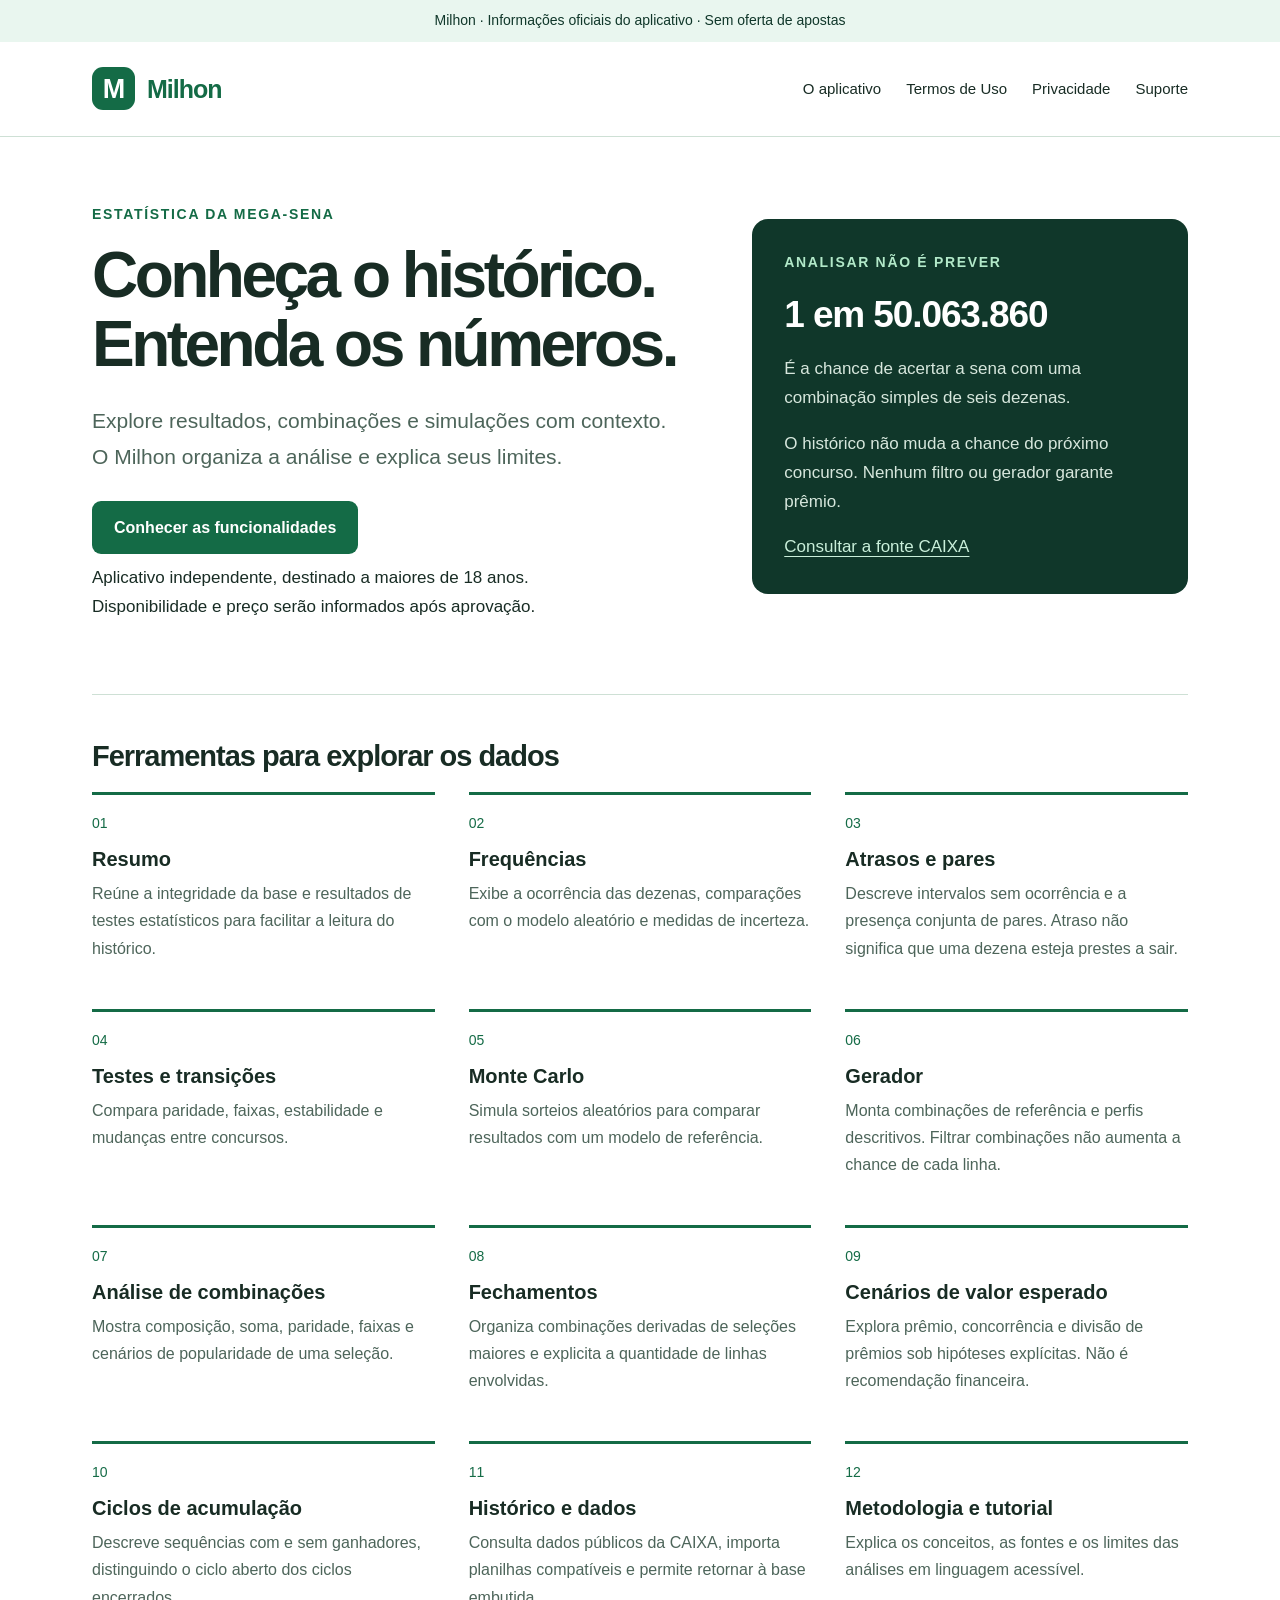
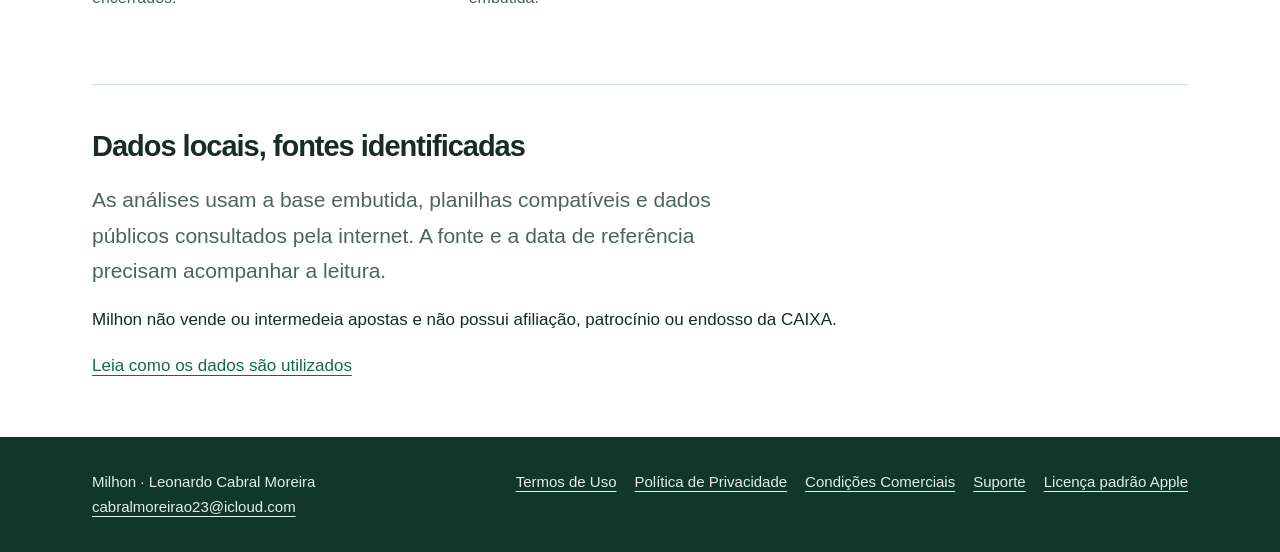
==== index.html @ 652cfad2 "site: publica informacoes e politicas aprovadas do Milhon" ====
<!doctype html><html lang="pt-BR"><head><meta name="referrer" content="strict-origin-when-cross-origin"><meta charset="utf-8"><meta name="viewport" content="width=device-width,initial-scale=1"><title>O aplicativo | Milhon</title><meta name="description" content="Milhon: análise estatística descritiva de loteria, com fontes e limites explícitos."><link rel="icon" href='data:image/svg+xml,%3Csvg xmlns="http://www.w3.org/2000/svg" viewBox="0 0 32 32"%3E%3Crect width="32" height="32" rx="7" fill="%23146b46"/%3E%3Ctext x="16" y="24" text-anchor="middle" font-family="Arial" font-size="24" fill="white"%3EM%3C/text%3E%3C/svg%3E'><link rel="stylesheet" href="style.css"></head><body><div class="review">Milhon · Informações oficiais do aplicativo · Sem oferta de apostas</div><header><div class="wrap bar"><a class="brand" href="index.html"><span class="monogram" aria-hidden="true">M</span>Milhon</a><nav aria-label="Navegação principal"><a href="index.html">O aplicativo</a><a href="termos.html">Termos de Uso</a><a href="privacidade.html">Privacidade</a><a href="suporte.html">Suporte</a></nav></div></header><main class="wrap"><div class="hero"><div><div class="eyebrow">Estatística da Mega-Sena</div><h1>Conheça o histórico.<br>Entenda os números.</h1><p class="lead">Explore resultados, combinações e simulações com contexto. O Milhon organiza a análise e explica seus limites.</p><a class="button" href="#funcionalidades">Conhecer as funcionalidades</a><p>Aplicativo independente, destinado a maiores de 18 anos.<br>Disponibilidade e preço serão informados após aprovação.</p></div><aside class="principle" aria-label="Limites da análise"><div class="eyebrow">Analisar não é prever</div><div class="odds">1 em 50.063.860</div><p>É a chance de acertar a sena com uma combinação simples de seis dezenas.</p><p>O histórico não muda a chance do próximo concurso. Nenhum filtro ou gerador garante prêmio.</p><a href="https://loterias.caixa.gov.br/Paginas/mega-sena.aspx" style="color:#c9efda">Consultar a fonte CAIXA</a></aside></div><section class="section" id="funcionalidades"><h2>Ferramentas para explorar os dados</h2><div class="grid"><article class="feature"><div class="number">01</div><h3>Resumo</h3><p>Reúne a integridade da base e resultados de testes estatísticos para facilitar a leitura do histórico.</p></article><article class="feature"><div class="number">02</div><h3>Frequências</h3><p>Exibe a ocorrência das dezenas, comparações com o modelo aleatório e medidas de incerteza.</p></article><article class="feature"><div class="number">03</div><h3>Atrasos e pares</h3><p>Descreve intervalos sem ocorrência e a presença conjunta de pares. Atraso não significa que uma dezena esteja prestes a sair.</p></article><article class="feature"><div class="number">04</div><h3>Testes e transições</h3><p>Compara paridade, faixas, estabilidade e mudanças entre concursos.</p></article><article class="feature"><div class="number">05</div><h3>Monte Carlo</h3><p>Simula sorteios aleatórios para comparar resultados com um modelo de referência.</p></article><article class="feature"><div class="number">06</div><h3>Gerador</h3><p>Monta combinações de referência e perfis descritivos. Filtrar combinações não aumenta a chance de cada linha.</p></article><article class="feature"><div class="number">07</div><h3>Análise de combinações</h3><p>Mostra composição, soma, paridade, faixas e cenários de popularidade de uma seleção.</p></article><article class="feature"><div class="number">08</div><h3>Fechamentos</h3><p>Organiza combinações derivadas de seleções maiores e explicita a quantidade de linhas envolvidas.</p></article><article class="feature"><div class="number">09</div><h3>Cenários de valor esperado</h3><p>Explora prêmio, concorrência e divisão de prêmios sob hipóteses explícitas. Não é recomendação financeira.</p></article><article class="feature"><div class="number">10</div><h3>Ciclos de acumulação</h3><p>Descreve sequências com e sem ganhadores, distinguindo o ciclo aberto dos ciclos encerrados.</p></article><article class="feature"><div class="number">11</div><h3>Histórico e dados</h3><p>Consulta dados públicos da CAIXA, importa planilhas compatíveis e permite retornar à base embutida.</p></article><article class="feature"><div class="number">12</div><h3>Metodologia e tutorial</h3><p>Explica os conceitos, as fontes e os limites das análises em linguagem acessível.</p></article></div></section><section class="section"><h2>Dados locais, fontes identificadas</h2><p class="lead">As análises usam a base embutida, planilhas compatíveis e dados públicos consultados pela internet. A fonte e a data de referência precisam acompanhar a leitura.</p><p>Milhon não vende ou intermedeia apostas e não possui afiliação, patrocínio ou endosso da CAIXA.</p><a href="privacidade.html">Leia como os dados são utilizados</a></section></main><footer><div class="wrap"><div>Milhon · Leonardo Cabral Moreira<br><a href="mailto:cabralmoreirao23@icloud.com">cabralmoreirao23@icloud.com</a></div><nav aria-label="Informações legais"><a href="termos.html">Termos de Uso</a><a href="privacidade.html">Política de Privacidade</a><a href="comercial.html">Condições Comerciais</a><a href="suporte.html">Suporte</a><a href="https://www.apple.com/legal/internet-services/itunes/dev/stdeula/">Licença padrão Apple</a></nav></div></footer></body></html>
---- style.css ----
:root{--green:#146b46;--deep:#10372a;--mint:#e9f6ef;--paper:#fff;--ink:#182c24;--muted:#4d655a;--line:#cee0d5;--gold:#765919}
*{box-sizing:border-box}html{scroll-behavior:smooth}body{margin:0;background:var(--paper);color:var(--ink);font-family:-apple-system,BlinkMacSystemFont,'Segoe UI',sans-serif;font-size:17px;line-height:1.7}
a{color:var(--green);text-underline-offset:4px}a:focus-visible,button:focus-visible{outline:3px solid #93691b;outline-offset:5px}header{border-bottom:1px solid var(--line)}.wrap{max-width:1160px;margin:auto;padding:0 32px}.bar{display:flex;align-items:center;justify-content:space-between;gap:24px;min-height:94px}.brand{font-size:25px;font-weight:700;display:flex;align-items:center;gap:12px;text-decoration:none;letter-spacing:-.04em}.monogram{width:43px;height:43px;border-radius:11px;background:var(--green);color:white;display:grid;place-items:center;font-size:27px;font-weight:650}.bar nav{display:flex;gap:25px;flex-wrap:wrap}.bar nav a{font-size:15px;text-decoration:none;color:var(--ink)}.review{background:var(--mint);font-size:14px;color:var(--deep);padding:9px 32px;text-align:center}.hero{padding:66px 0 55px;display:grid;grid-template-columns:1.35fr 1fr;gap:72px;align-items:start}.eyebrow{text-transform:uppercase;letter-spacing:.12em;font-size:14px;color:var(--green);font-weight:650}h1{font-size:clamp(36px,5vw,66px);line-height:1.08;letter-spacing:-.055em;margin:14px 0 24px;font-weight:680;max-width:840px}h2{font-size:29px;line-height:1.25;letter-spacing:-.035em;margin:0 0 18px}h3{font-size:20px;line-height:1.3;margin:0 0 8px}p{margin:0 0 17px}.lead{font-size:21px;color:var(--muted);max-width:640px}.button{display:inline-block;text-decoration:none;background:var(--green);color:white;padding:13px 22px;border-radius:9px;font-size:16px;font-weight:600;margin:10px 0}.principle{background:var(--deep);color:white;border-radius:16px;padding:32px;margin-top:16px}.principle .eyebrow{color:#b2e9c9}.principle p{color:#d7e7dd}.odds{font-size:37px;font-weight:650;line-height:1.2;letter-spacing:-.03em;margin:18px 0}.section{padding:43px 0 56px;border-top:1px solid var(--line)}.grid{display:grid;grid-template-columns:repeat(3,1fr);gap:30px 34px}.feature{border-top:3px solid var(--green);padding-top:17px}.feature p{font-size:16px;color:var(--muted)}.number{font-variant-numeric:tabular-nums;color:var(--green);font-size:14px;margin-bottom:10px}.legal{max-width:850px;margin:auto;padding:54px 32px 65px}.legal h1{font-size:46px;margin-bottom:18px}.legal .meta{font-size:15px;color:var(--muted);margin-bottom:35px}.legal section{padding:21px 24px;margin:16px -24px;border-radius:12px}.legal section:nth-of-type(3n+1){background:#f0f7f3}.legal section:nth-of-type(3n+2){background:#fff}.legal section:nth-of-type(3n){background:#e8f3ee}.legal h2{font-size:23px}.legal p{line-height:1.8;margin:0;overflow-wrap:anywhere}.toc{display:flex;flex-wrap:wrap;gap:7px 20px;margin:24px 0 28px;font-size:15px}.legal .extra{padding:24px 0;margin-top:20px;border-top:1px solid var(--line);font-size:16px}.support{max-width:820px;margin:auto;padding:55px 32px}.support h1{font-size:46px}.support .grid{grid-template-columns:1fr 1fr;gap:28px;margin-top:32px}.support .feature{padding:24px;background:var(--mint);border-radius:10px;border:1px solid var(--line)}footer{background:var(--deep);color:#e3eee7;padding:32px 0;font-size:15px}footer .wrap{display:flex;flex-wrap:wrap;justify-content:space-between;gap:20px}footer a{color:#e3eee7}footer nav{display:flex;gap:18px;flex-wrap:wrap}.media .grid{grid-template-columns:repeat(3,1fr);gap:26px}.screen-model{aspect-ratio:1290/2796;background:#e9f6ef;padding:34px 23px;display:flex;flex-direction:column;border-radius:14px;border:1px solid var(--line);position:relative}.screen-model .eyebrow{font-size:12px}.screen-model h2{font-size:29px;margin:14px 0 10px}.screen-model p{font-size:14px;line-height:1.6}.capture-slot{flex:1;margin-top:20px;background:white;border:2px dashed #98b5a4;border-radius:18px;display:grid;place-items:center;text-align:center;color:var(--muted);font-size:15px;padding:20px}.model-note{margin-top:20px;font-size:12px!important}.screen-model [data-name]{font-size:16px;font-weight:600}.media{padding:50px 0}.media h1{font-size:46px}.no-print{display:block}
@media(max-width:760px){.wrap{padding:0 22px}.bar{align-items:flex-start;flex-direction:column;gap:12px;padding-top:18px;padding-bottom:18px}.bar nav{gap:12px 21px}.hero{grid-template-columns:1fr;gap:20px;padding:38px 0}.grid,.media .grid{grid-template-columns:1fr 1fr;gap:24px}.legal,.support{padding:36px 23px}.legal h1,.support h1,.media h1{font-size:37px}.legal section{margin:14px -6px;padding:19px 15px}.support .grid{grid-template-columns:1fr}.screen-model{padding:26px 18px}.screen-model h2{font-size:24px}.odds{font-size:33px}.lead{font-size:19px}}
@media(max-width:480px){.grid,.media .grid{grid-template-columns:1fr}.screen-model{max-width:330px;margin:auto;width:100%}footer .wrap{display:block}footer nav{margin-top:20px}.review{padding:8px 18px}h1{font-size:41px}}
@media print{header,.review,footer,.toc,.no-print{display:none}body{font-size:11pt;color:#111}.legal{max-width:none;padding:0}.legal h1{font-size:27pt}.legal section{padding:9px 0;margin:0;background:none!important;break-inside:avoid}.legal h2{font-size:14pt}.legal .extra{font-size:10pt}}
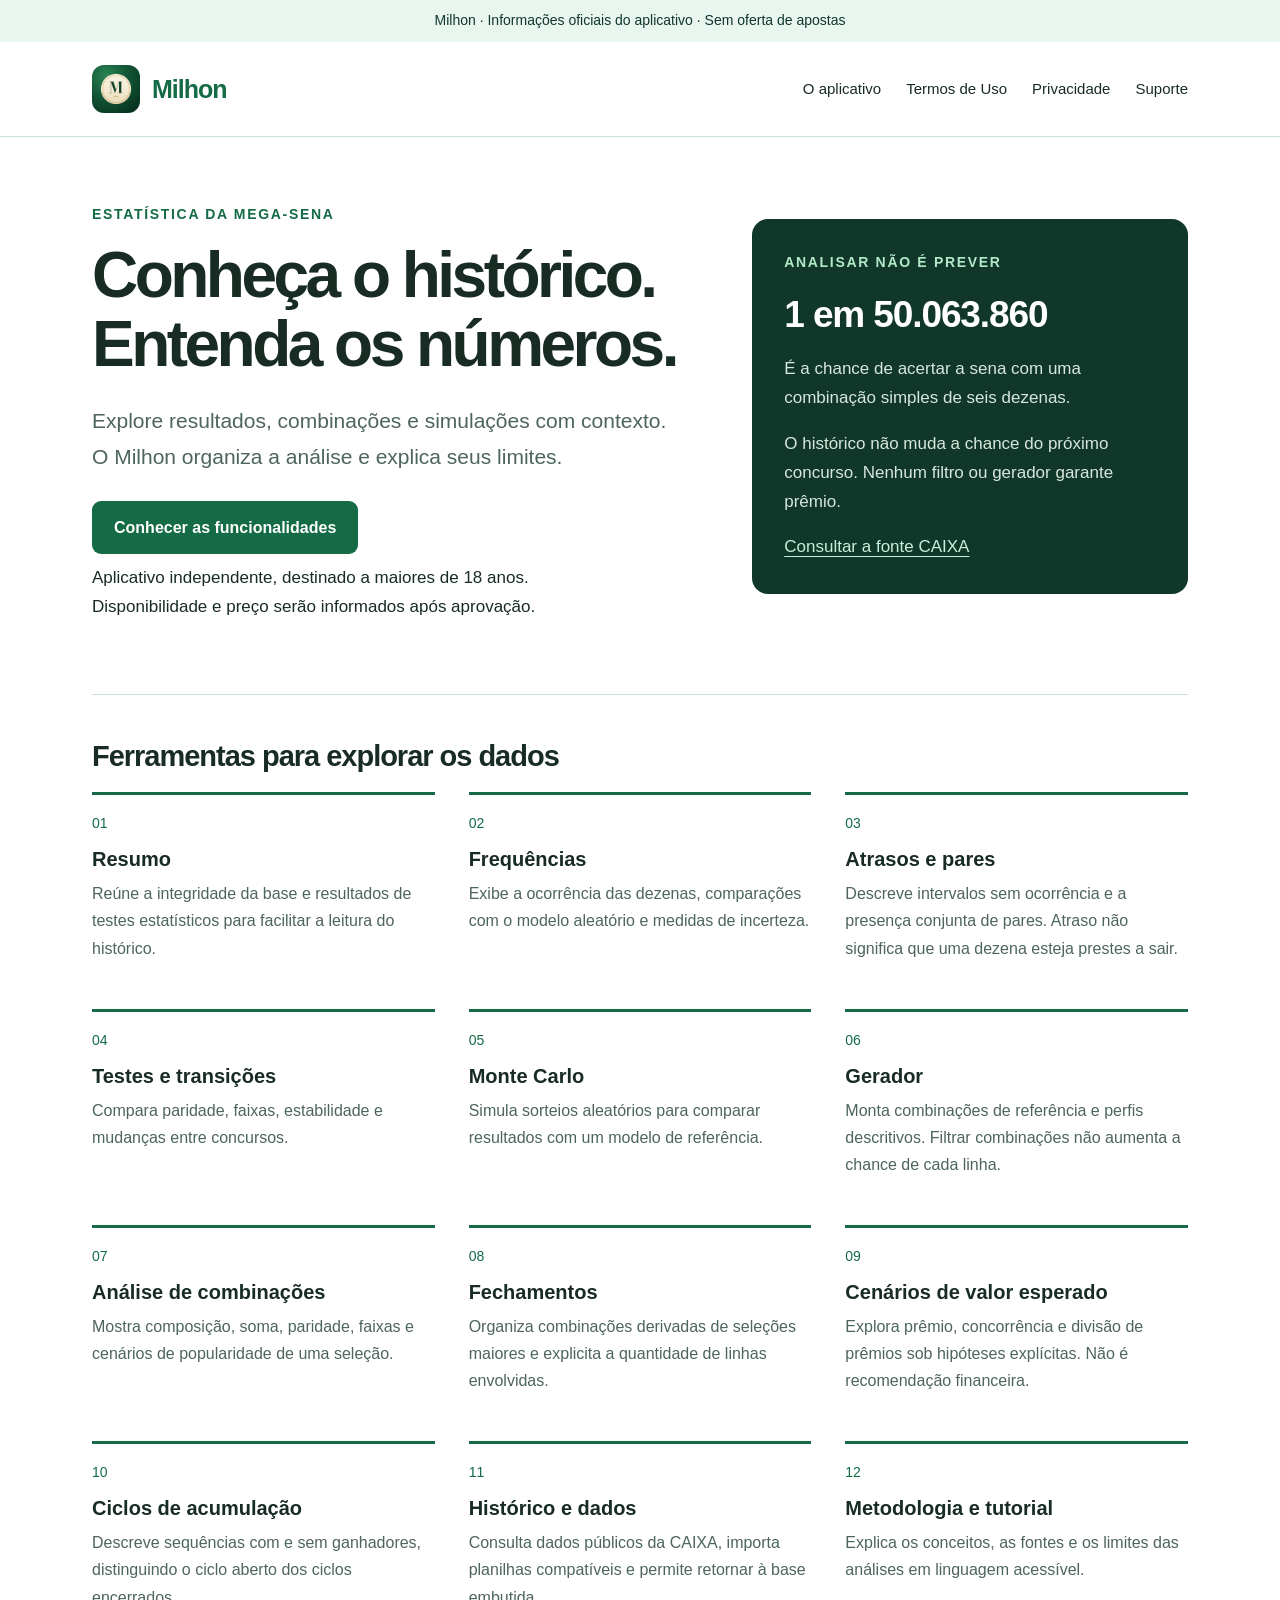
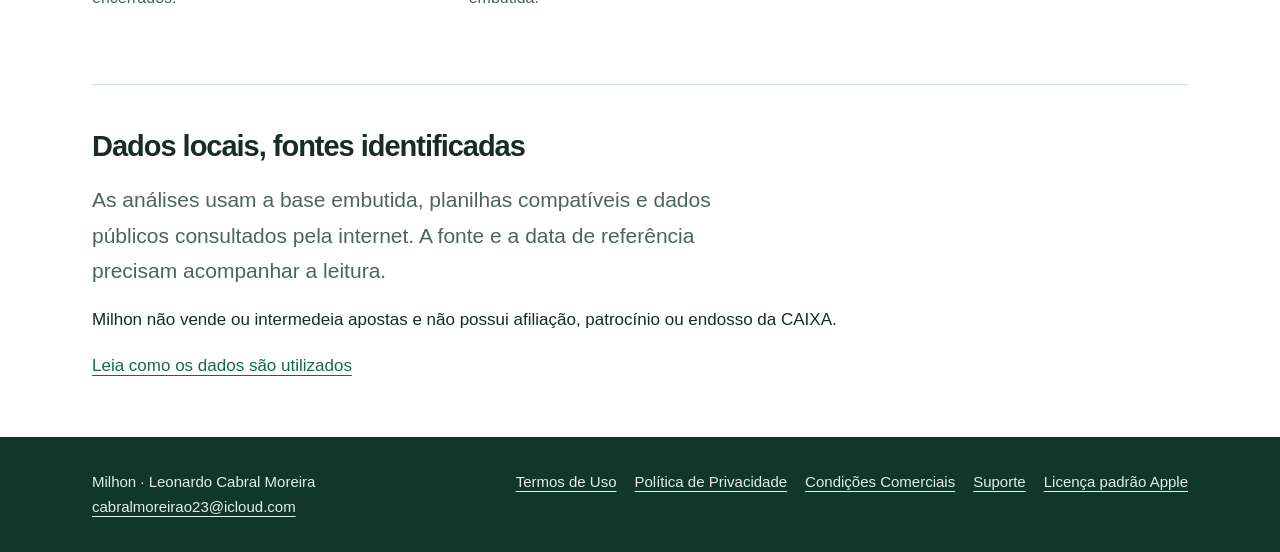
==== commit 485686eb: "site: harmoniza marca e orienta suporte sobre compras Apple" ====
--- a/index.html
+++ b/index.html
@@ -1 +1 @@
-<!doctype html><html lang="pt-BR"><head><meta name="referrer" content="strict-origin-when-cross-origin"><meta charset="utf-8"><meta name="viewport" content="width=device-width,initial-scale=1"><title>O aplicativo | Milhon</title><meta name="description" content="Milhon: análise estatística descritiva de loteria, com fontes e limites explícitos."><link rel="icon" href='data:image/svg+xml,%3Csvg xmlns="http://www.w3.org/2000/svg" viewBox="0 0 32 32"%3E%3Crect width="32" height="32" rx="7" fill="%23146b46"/%3E%3Ctext x="16" y="24" text-anchor="middle" font-family="Arial" font-size="24" fill="white"%3EM%3C/text%3E%3C/svg%3E'><link rel="stylesheet" href="style.css"></head><body><div class="review">Milhon · Informações oficiais do aplicativo · Sem oferta de apostas</div><header><div class="wrap bar"><a class="brand" href="index.html"><span class="monogram" aria-hidden="true">M</span>Milhon</a><nav aria-label="Navegação principal"><a href="index.html">O aplicativo</a><a href="termos.html">Termos de Uso</a><a href="privacidade.html">Privacidade</a><a href="suporte.html">Suporte</a></nav></div></header><main class="wrap"><div class="hero"><div><div class="eyebrow">Estatística da Mega-Sena</div><h1>Conheça o histórico.<br>Entenda os números.</h1><p class="lead">Explore resultados, combinações e simulações com contexto. O Milhon organiza a análise e explica seus limites.</p><a class="button" href="#funcionalidades">Conhecer as funcionalidades</a><p>Aplicativo independente, destinado a maiores de 18 anos.<br>Disponibilidade e preço serão informados após aprovação.</p></div><aside class="principle" aria-label="Limites da análise"><div class="eyebrow">Analisar não é prever</div><div class="odds">1 em 50.063.860</div><p>É a chance de acertar a sena com uma combinação simples de seis dezenas.</p><p>O histórico não muda a chance do próximo concurso. Nenhum filtro ou gerador garante prêmio.</p><a href="https://loterias.caixa.gov.br/Paginas/mega-sena.aspx" style="color:#c9efda">Consultar a fonte CAIXA</a></aside></div><section class="section" id="funcionalidades"><h2>Ferramentas para explorar os dados</h2><div class="grid"><article class="feature"><div class="number">01</div><h3>Resumo</h3><p>Reúne a integridade da base e resultados de testes estatísticos para facilitar a leitura do histórico.</p></article><article class="feature"><div class="number">02</div><h3>Frequências</h3><p>Exibe a ocorrência das dezenas, comparações com o modelo aleatório e medidas de incerteza.</p></article><article class="feature"><div class="number">03</div><h3>Atrasos e pares</h3><p>Descreve intervalos sem ocorrência e a presença conjunta de pares. Atraso não significa que uma dezena esteja prestes a sair.</p></article><article class="feature"><div class="number">04</div><h3>Testes e transições</h3><p>Compara paridade, faixas, estabilidade e mudanças entre concursos.</p></article><article class="feature"><div class="number">05</div><h3>Monte Carlo</h3><p>Simula sorteios aleatórios para comparar resultados com um modelo de referência.</p></article><article class="feature"><div class="number">06</div><h3>Gerador</h3><p>Monta combinações de referência e perfis descritivos. Filtrar combinações não aumenta a chance de cada linha.</p></article><article class="feature"><div class="number">07</div><h3>Análise de combinações</h3><p>Mostra composição, soma, paridade, faixas e cenários de popularidade de uma seleção.</p></article><article class="feature"><div class="number">08</div><h3>Fechamentos</h3><p>Organiza combinações derivadas de seleções maiores e explicita a quantidade de linhas envolvidas.</p></article><article class="feature"><div class="number">09</div><h3>Cenários de valor esperado</h3><p>Explora prêmio, concorrência e divisão de prêmios sob hipóteses explícitas. Não é recomendação financeira.</p></article><article class="feature"><div class="number">10</div><h3>Ciclos de acumulação</h3><p>Descreve sequências com e sem ganhadores, distinguindo o ciclo aberto dos ciclos encerrados.</p></article><article class="feature"><div class="number">11</div><h3>Histórico e dados</h3><p>Consulta dados públicos da CAIXA, importa planilhas compatíveis e permite retornar à base embutida.</p></article><article class="feature"><div class="number">12</div><h3>Metodologia e tutorial</h3><p>Explica os conceitos, as fontes e os limites das análises em linguagem acessível.</p></article></div></section><section class="section"><h2>Dados locais, fontes identificadas</h2><p class="lead">As análises usam a base embutida, planilhas compatíveis e dados públicos consultados pela internet. A fonte e a data de referência precisam acompanhar a leitura.</p><p>Milhon não vende ou intermedeia apostas e não possui afiliação, patrocínio ou endosso da CAIXA.</p><a href="privacidade.html">Leia como os dados são utilizados</a></section></main><footer><div class="wrap"><div>Milhon · Leonardo Cabral Moreira<br><a href="mailto:cabralmoreirao23@icloud.com">cabralmoreirao23@icloud.com</a></div><nav aria-label="Informações legais"><a href="termos.html">Termos de Uso</a><a href="privacidade.html">Política de Privacidade</a><a href="comercial.html">Condições Comerciais</a><a href="suporte.html">Suporte</a><a href="https://www.apple.com/legal/internet-services/itunes/dev/stdeula/">Licença padrão Apple</a></nav></div></footer></body></html>+<!doctype html><html lang="pt-BR"><head><meta name="referrer" content="strict-origin-when-cross-origin"><meta charset="utf-8"><meta name="viewport" content="width=device-width,initial-scale=1"><title>O aplicativo | Milhon</title><meta name="description" content="Milhon: análise estatística descritiva de loteria, com fontes e limites explícitos."><link rel="icon" type="image/png" sizes="1024x1024" href="assets/icon.png"><link rel="apple-touch-icon" href="assets/icon.png"><link rel="stylesheet" href="style.css"></head><body><div class="review">Milhon · Informações oficiais do aplicativo · Sem oferta de apostas</div><header><div class="wrap bar"><a class="brand" href="index.html"><img class="brand-icon" src="assets/icon.png" width="48" height="48" alt="" decoding="async">Milhon</a><nav aria-label="Navegação principal"><a href="index.html">O aplicativo</a><a href="termos.html">Termos de Uso</a><a href="privacidade.html">Privacidade</a><a href="suporte.html">Suporte</a></nav></div></header><main class="wrap"><div class="hero"><div><div class="eyebrow">Estatística da Mega-Sena</div><h1>Conheça o histórico.<br>Entenda os números.</h1><p class="lead">Explore resultados, combinações e simulações com contexto. O Milhon organiza a análise e explica seus limites.</p><a class="button" href="#funcionalidades">Conhecer as funcionalidades</a><p>Aplicativo independente, destinado a maiores de 18 anos.<br>Disponibilidade e preço serão informados após aprovação.</p></div><aside class="principle" aria-label="Limites da análise"><div class="eyebrow">Analisar não é prever</div><div class="odds">1 em 50.063.860</div><p>É a chance de acertar a sena com uma combinação simples de seis dezenas.</p><p>O histórico não muda a chance do próximo concurso. Nenhum filtro ou gerador garante prêmio.</p><a href="https://loterias.caixa.gov.br/Paginas/mega-sena.aspx" style="color:#c9efda">Consultar a fonte CAIXA</a></aside></div><section class="section" id="funcionalidades"><h2>Ferramentas para explorar os dados</h2><div class="grid"><article class="feature"><div class="number">01</div><h3>Resumo</h3><p>Reúne a integridade da base e resultados de testes estatísticos para facilitar a leitura do histórico.</p></article><article class="feature"><div class="number">02</div><h3>Frequências</h3><p>Exibe a ocorrência das dezenas, comparações com o modelo aleatório e medidas de incerteza.</p></article><article class="feature"><div class="number">03</div><h3>Atrasos e pares</h3><p>Descreve intervalos sem ocorrência e a presença conjunta de pares. Atraso não significa que uma dezena esteja prestes a sair.</p></article><article class="feature"><div class="number">04</div><h3>Testes e transições</h3><p>Compara paridade, faixas, estabilidade e mudanças entre concursos.</p></article><article class="feature"><div class="number">05</div><h3>Monte Carlo</h3><p>Simula sorteios aleatórios para comparar resultados com um modelo de referência.</p></article><article class="feature"><div class="number">06</div><h3>Gerador</h3><p>Monta combinações de referência e perfis descritivos. Filtrar combinações não aumenta a chance de cada linha.</p></article><article class="feature"><div class="number">07</div><h3>Análise de combinações</h3><p>Mostra composição, soma, paridade, faixas e cenários de popularidade de uma seleção.</p></article><article class="feature"><div class="number">08</div><h3>Fechamentos</h3><p>Organiza combinações derivadas de seleções maiores e explicita a quantidade de linhas envolvidas.</p></article><article class="feature"><div class="number">09</div><h3>Cenários de valor esperado</h3><p>Explora prêmio, concorrência e divisão de prêmios sob hipóteses explícitas. Não é recomendação financeira.</p></article><article class="feature"><div class="number">10</div><h3>Ciclos de acumulação</h3><p>Descreve sequências com e sem ganhadores, distinguindo o ciclo aberto dos ciclos encerrados.</p></article><article class="feature"><div class="number">11</div><h3>Histórico e dados</h3><p>Consulta dados públicos da CAIXA, importa planilhas compatíveis e permite retornar à base embutida.</p></article><article class="feature"><div class="number">12</div><h3>Metodologia e tutorial</h3><p>Explica os conceitos, as fontes e os limites das análises em linguagem acessível.</p></article></div></section><section class="section"><h2>Dados locais, fontes identificadas</h2><p class="lead">As análises usam a base embutida, planilhas compatíveis e dados públicos consultados pela internet. A fonte e a data de referência precisam acompanhar a leitura.</p><p>Milhon não vende ou intermedeia apostas e não possui afiliação, patrocínio ou endosso da CAIXA.</p><a href="privacidade.html">Leia como os dados são utilizados</a></section></main><footer><div class="wrap"><div>Milhon · Leonardo Cabral Moreira<br><a href="mailto:cabralmoreirao23@icloud.com">cabralmoreirao23@icloud.com</a></div><nav aria-label="Informações legais"><a href="termos.html">Termos de Uso</a><a href="privacidade.html">Política de Privacidade</a><a href="comercial.html">Condições Comerciais</a><a href="suporte.html">Suporte</a><a href="https://www.apple.com/legal/internet-services/itunes/dev/stdeula/">Licença padrão Apple</a></nav></div></footer></body></html>
--- a/style.css
+++ b/style.css
@@ -1,7 +1,9 @@
 
 :root{--green:#146b46;--deep:#10372a;--mint:#e9f6ef;--paper:#fff;--ink:#182c24;--muted:#4d655a;--line:#cee0d5;--gold:#765919}
 *{box-sizing:border-box}html{scroll-behavior:smooth}body{margin:0;background:var(--paper);color:var(--ink);font-family:-apple-system,BlinkMacSystemFont,'Segoe UI',sans-serif;font-size:17px;line-height:1.7}
-a{color:var(--green);text-underline-offset:4px}a:focus-visible,button:focus-visible{outline:3px solid #93691b;outline-offset:5px}header{border-bottom:1px solid var(--line)}.wrap{max-width:1160px;margin:auto;padding:0 32px}.bar{display:flex;align-items:center;justify-content:space-between;gap:24px;min-height:94px}.brand{font-size:25px;font-weight:700;display:flex;align-items:center;gap:12px;text-decoration:none;letter-spacing:-.04em}.monogram{width:43px;height:43px;border-radius:11px;background:var(--green);color:white;display:grid;place-items:center;font-size:27px;font-weight:650}.bar nav{display:flex;gap:25px;flex-wrap:wrap}.bar nav a{font-size:15px;text-decoration:none;color:var(--ink)}.review{background:var(--mint);font-size:14px;color:var(--deep);padding:9px 32px;text-align:center}.hero{padding:66px 0 55px;display:grid;grid-template-columns:1.35fr 1fr;gap:72px;align-items:start}.eyebrow{text-transform:uppercase;letter-spacing:.12em;font-size:14px;color:var(--green);font-weight:650}h1{font-size:clamp(36px,5vw,66px);line-height:1.08;letter-spacing:-.055em;margin:14px 0 24px;font-weight:680;max-width:840px}h2{font-size:29px;line-height:1.25;letter-spacing:-.035em;margin:0 0 18px}h3{font-size:20px;line-height:1.3;margin:0 0 8px}p{margin:0 0 17px}.lead{font-size:21px;color:var(--muted);max-width:640px}.button{display:inline-block;text-decoration:none;background:var(--green);color:white;padding:13px 22px;border-radius:9px;font-size:16px;font-weight:600;margin:10px 0}.principle{background:var(--deep);color:white;border-radius:16px;padding:32px;margin-top:16px}.principle .eyebrow{color:#b2e9c9}.principle p{color:#d7e7dd}.odds{font-size:37px;font-weight:650;line-height:1.2;letter-spacing:-.03em;margin:18px 0}.section{padding:43px 0 56px;border-top:1px solid var(--line)}.grid{display:grid;grid-template-columns:repeat(3,1fr);gap:30px 34px}.feature{border-top:3px solid var(--green);padding-top:17px}.feature p{font-size:16px;color:var(--muted)}.number{font-variant-numeric:tabular-nums;color:var(--green);font-size:14px;margin-bottom:10px}.legal{max-width:850px;margin:auto;padding:54px 32px 65px}.legal h1{font-size:46px;margin-bottom:18px}.legal .meta{font-size:15px;color:var(--muted);margin-bottom:35px}.legal section{padding:21px 24px;margin:16px -24px;border-radius:12px}.legal section:nth-of-type(3n+1){background:#f0f7f3}.legal section:nth-of-type(3n+2){background:#fff}.legal section:nth-of-type(3n){background:#e8f3ee}.legal h2{font-size:23px}.legal p{line-height:1.8;margin:0;overflow-wrap:anywhere}.toc{display:flex;flex-wrap:wrap;gap:7px 20px;margin:24px 0 28px;font-size:15px}.legal .extra{padding:24px 0;margin-top:20px;border-top:1px solid var(--line);font-size:16px}.support{max-width:820px;margin:auto;padding:55px 32px}.support h1{font-size:46px}.support .grid{grid-template-columns:1fr 1fr;gap:28px;margin-top:32px}.support .feature{padding:24px;background:var(--mint);border-radius:10px;border:1px solid var(--line)}footer{background:var(--deep);color:#e3eee7;padding:32px 0;font-size:15px}footer .wrap{display:flex;flex-wrap:wrap;justify-content:space-between;gap:20px}footer a{color:#e3eee7}footer nav{display:flex;gap:18px;flex-wrap:wrap}.media .grid{grid-template-columns:repeat(3,1fr);gap:26px}.screen-model{aspect-ratio:1290/2796;background:#e9f6ef;padding:34px 23px;display:flex;flex-direction:column;border-radius:14px;border:1px solid var(--line);position:relative}.screen-model .eyebrow{font-size:12px}.screen-model h2{font-size:29px;margin:14px 0 10px}.screen-model p{font-size:14px;line-height:1.6}.capture-slot{flex:1;margin-top:20px;background:white;border:2px dashed #98b5a4;border-radius:18px;display:grid;place-items:center;text-align:center;color:var(--muted);font-size:15px;padding:20px}.model-note{margin-top:20px;font-size:12px!important}.screen-model [data-name]{font-size:16px;font-weight:600}.media{padding:50px 0}.media h1{font-size:46px}.no-print{display:block}
+a{color:var(--green);text-underline-offset:4px}a:focus-visible,button:focus-visible{outline:3px solid #93691b;outline-offset:5px}header{border-bottom:1px solid var(--line)}.wrap{max-width:1160px;margin:auto;padding:0 32px}.bar{display:flex;align-items:center;justify-content:space-between;gap:24px;min-height:94px}.brand{font-size:25px;font-weight:700;display:flex;align-items:center;gap:12px;text-decoration:none;letter-spacing:-.04em}.brand-icon{display:block;width:48px;height:48px;flex-shrink:0;border-radius:12px;object-fit:contain}.bar nav{display:flex;gap:25px;flex-wrap:wrap}.bar nav a{font-size:15px;text-decoration:none;color:var(--ink)}.review{background:var(--mint);font-size:14px;color:var(--deep);padding:9px 32px;text-align:center}.hero{padding:66px 0 55px;display:grid;grid-template-columns:1.35fr 1fr;gap:72px;align-items:start}.eyebrow{text-transform:uppercase;letter-spacing:.12em;font-size:14px;color:var(--green);font-weight:650}h1{font-size:clamp(36px,5vw,66px);line-height:1.08;letter-spacing:-.055em;margin:14px 0 24px;font-weight:680;max-width:840px}h2{font-size:29px;line-height:1.25;letter-spacing:-.035em;margin:0 0 18px}h3{font-size:20px;line-height:1.3;margin:0 0 8px}p{margin:0 0 17px}.lead{font-size:21px;color:var(--muted);max-width:640px}.button{display:inline-block;text-decoration:none;background:var(--green);color:white;padding:13px 22px;border-radius:9px;font-size:16px;font-weight:600;margin:10px 0}.principle{background:var(--deep);color:white;border-radius:16px;padding:32px;margin-top:16px}.principle .eyebrow{color:#b2e9c9}.principle p{color:#d7e7dd}.odds{font-size:37px;font-weight:650;line-height:1.2;letter-spacing:-.03em;margin:18px 0}.section{padding:43px 0 56px;border-top:1px solid var(--line)}.grid{display:grid;grid-template-columns:repeat(3,1fr);gap:30px 34px}.feature{border-top:3px solid var(--green);padding-top:17px}.feature p{font-size:16px;color:var(--muted)}.number{font-variant-numeric:tabular-nums;color:var(--green);font-size:14px;margin-bottom:10px}.legal{max-width:850px;margin:auto;padding:54px 32px 65px}.legal h1{font-size:46px;margin-bottom:18px}.legal .meta{font-size:15px;color:var(--muted);margin-bottom:35px}.legal section{padding:21px 24px;margin:16px -24px;border-radius:12px}.legal section:nth-of-type(3n+1){background:#f0f7f3}.legal section:nth-of-type(3n+2){background:#fff}.legal section:nth-of-type(3n){background:#e8f3ee}.legal h2{font-size:23px}.legal p{line-height:1.8;margin:0;overflow-wrap:anywhere}.toc{display:flex;flex-wrap:wrap;gap:7px 20px;margin:24px 0 28px;font-size:15px}.legal .extra{padding:24px 0;margin-top:20px;border-top:1px solid var(--line);font-size:16px}.support{max-width:820px;margin:auto;padding:55px 32px}.support h1{font-size:46px}.support .grid{grid-template-columns:1fr 1fr;gap:28px;margin-top:32px}.support .feature{padding:24px;background:var(--mint);border-radius:10px;border:1px solid var(--line)}footer{background:var(--deep);color:#e3eee7;padding:32px 0;font-size:15px}footer .wrap{display:flex;flex-wrap:wrap;justify-content:space-between;gap:20px}footer a{color:#e3eee7}footer nav{display:flex;gap:18px;flex-wrap:wrap}.media .grid{grid-template-columns:repeat(3,1fr);gap:26px}.screen-model{aspect-ratio:1290/2796;background:#e9f6ef;padding:34px 23px;display:flex;flex-direction:column;border-radius:14px;border:1px solid var(--line);position:relative}.screen-model .eyebrow{font-size:12px}.screen-model h2{font-size:29px;margin:14px 0 10px}.screen-model p{font-size:14px;line-height:1.6}.capture-slot{flex:1;margin-top:20px;background:white;border:2px dashed #98b5a4;border-radius:18px;display:grid;place-items:center;text-align:center;color:var(--muted);font-size:15px;padding:20px}.model-note{margin-top:20px;font-size:12px!important}.screen-model [data-name]{font-size:16px;font-weight:600}.media{padding:50px 0}.media h1{font-size:46px}.no-print{display:block}
+
+.support .faq{padding:38px 0 42px;border-top:1px solid var(--line);margin-top:38px}.faq-intro{color:var(--muted);max-width:700px}.faq details{border-bottom:1px solid var(--line);padding:0}.faq summary{font-size:19px;font-weight:650;line-height:1.5;padding:20px 0;cursor:pointer;overflow-wrap:anywhere}.faq summary:focus-visible{outline:3px solid #93691b;outline-offset:5px}.faq .answer{padding:0 0 22px;overflow-wrap:anywhere}.faq .answer p:last-child{margin-bottom:0}.faq .answer ul{margin:0 0 17px;padding-left:24px}.faq .answer li+li{margin-top:8px}.faq-note{font-size:15px;color:var(--muted);margin-top:22px}
 @media(max-width:760px){.wrap{padding:0 22px}.bar{align-items:flex-start;flex-direction:column;gap:12px;padding-top:18px;padding-bottom:18px}.bar nav{gap:12px 21px}.hero{grid-template-columns:1fr;gap:20px;padding:38px 0}.grid,.media .grid{grid-template-columns:1fr 1fr;gap:24px}.legal,.support{padding:36px 23px}.legal h1,.support h1,.media h1{font-size:37px}.legal section{margin:14px -6px;padding:19px 15px}.support .grid{grid-template-columns:1fr}.screen-model{padding:26px 18px}.screen-model h2{font-size:24px}.odds{font-size:33px}.lead{font-size:19px}}
 @media(max-width:480px){.grid,.media .grid{grid-template-columns:1fr}.screen-model{max-width:330px;margin:auto;width:100%}footer .wrap{display:block}footer nav{margin-top:20px}.review{padding:8px 18px}h1{font-size:41px}}
 @media print{header,.review,footer,.toc,.no-print{display:none}body{font-size:11pt;color:#111}.legal{max-width:none;padding:0}.legal h1{font-size:27pt}.legal section{padding:9px 0;margin:0;background:none!important;break-inside:avoid}.legal h2{font-size:14pt}.legal .extra{font-size:10pt}}
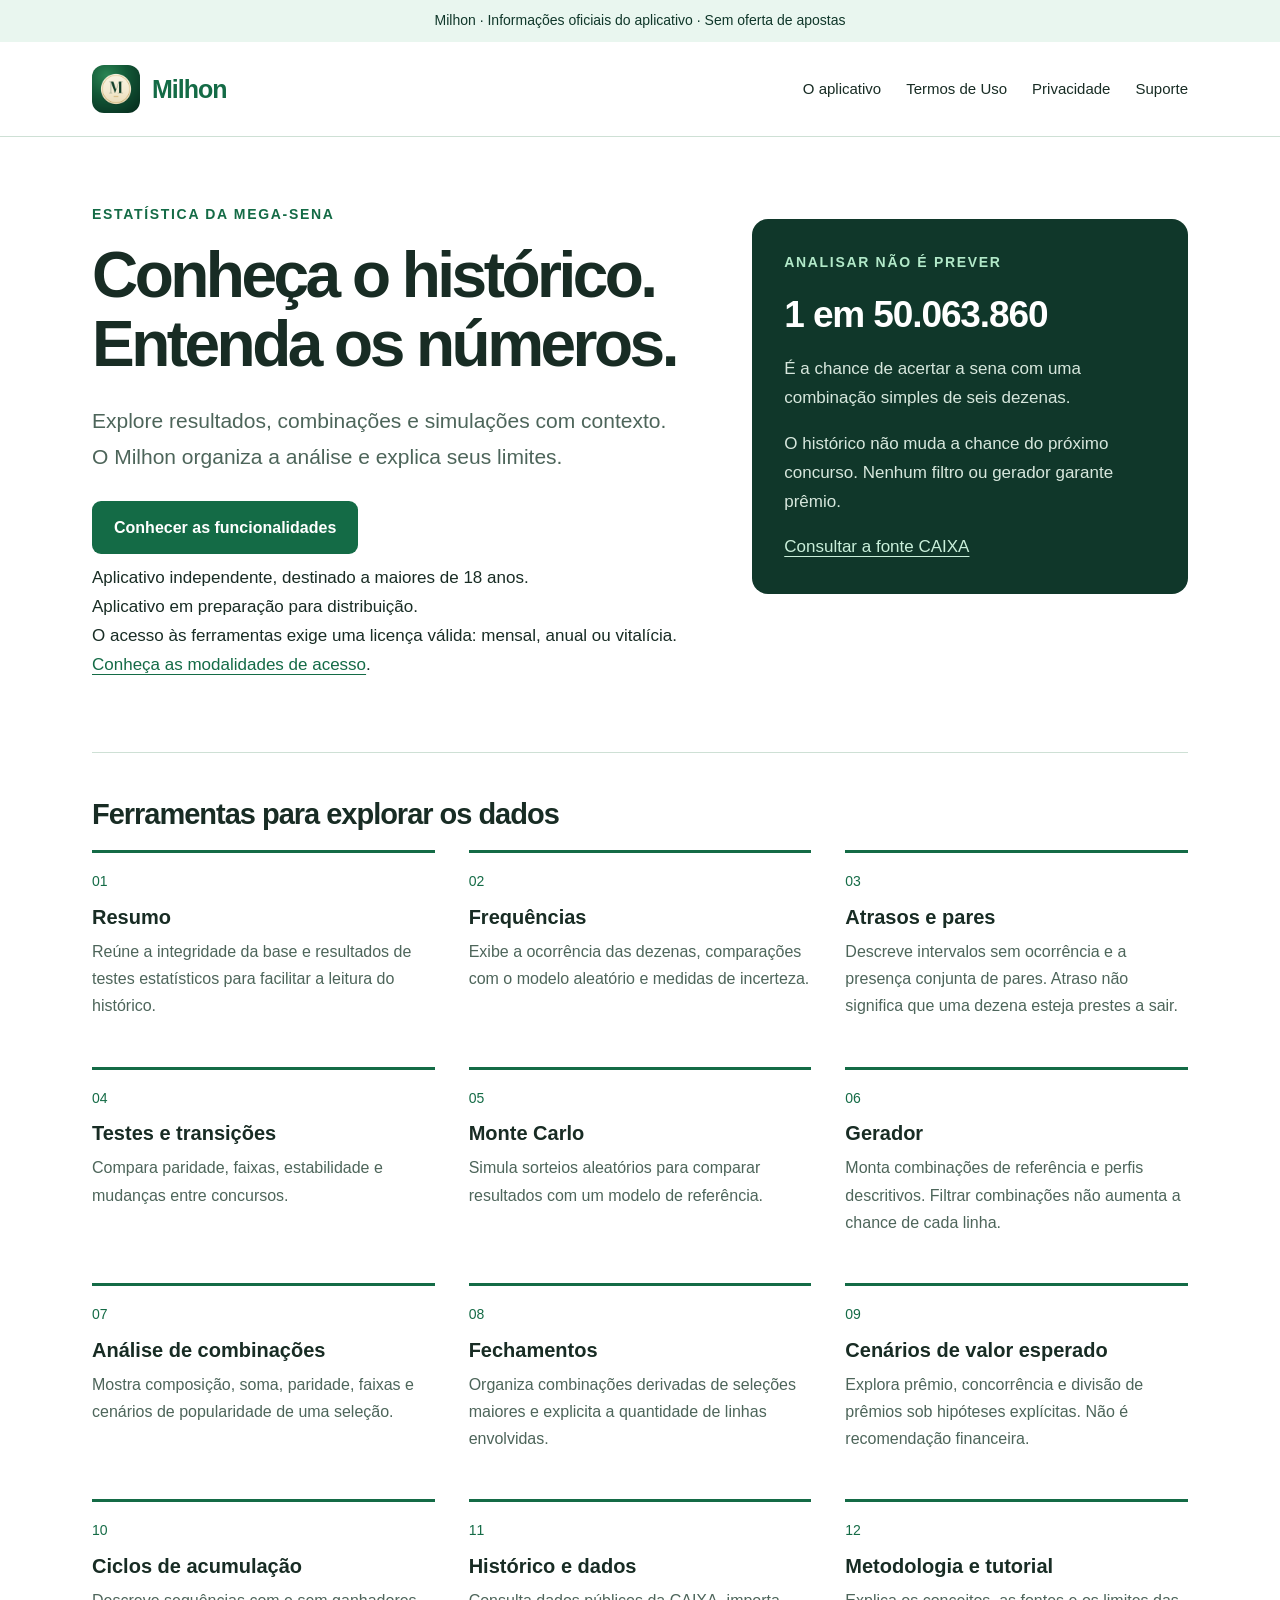
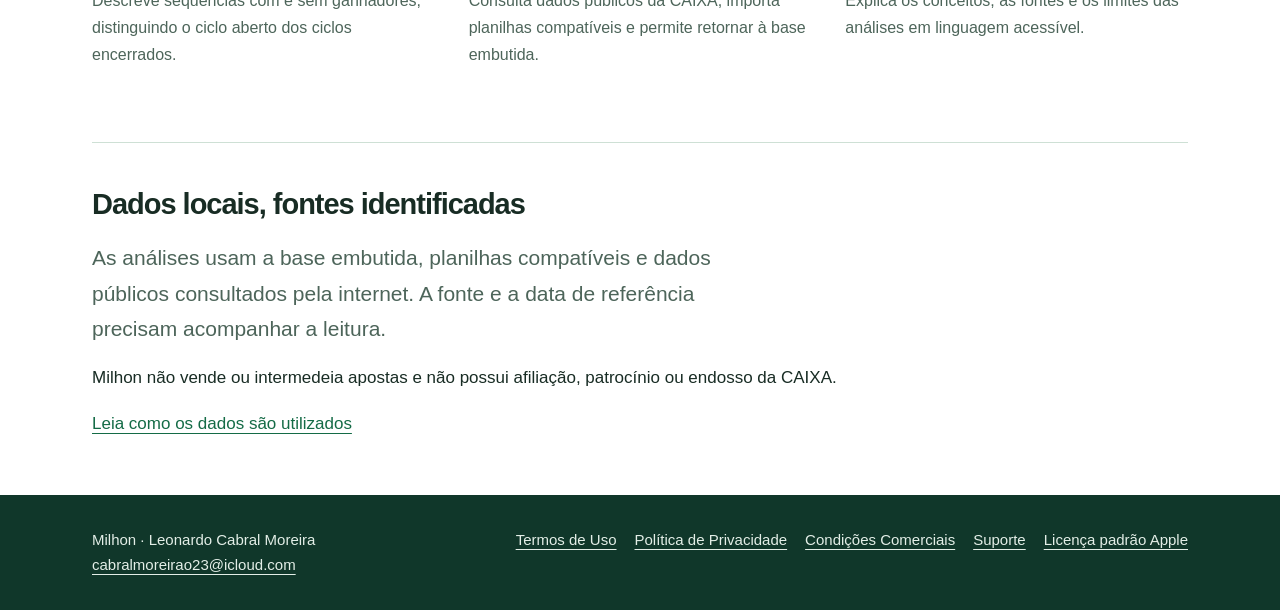
==== commit d4bc3f0f: "site: alinha candidata aos planos mensal anual e vitalicio" ====
--- a/index.html
+++ b/index.html
@@ -1 +1 @@
-<!doctype html><html lang="pt-BR"><head><meta name="referrer" content="strict-origin-when-cross-origin"><meta charset="utf-8"><meta name="viewport" content="width=device-width,initial-scale=1"><title>O aplicativo | Milhon</title><meta name="description" content="Milhon: análise estatística descritiva de loteria, com fontes e limites explícitos."><link rel="icon" type="image/png" sizes="1024x1024" href="assets/icon.png"><link rel="apple-touch-icon" href="assets/icon.png"><link rel="stylesheet" href="style.css"></head><body><div class="review">Milhon · Informações oficiais do aplicativo · Sem oferta de apostas</div><header><div class="wrap bar"><a class="brand" href="index.html"><img class="brand-icon" src="assets/icon.png" width="48" height="48" alt="" decoding="async">Milhon</a><nav aria-label="Navegação principal"><a href="index.html">O aplicativo</a><a href="termos.html">Termos de Uso</a><a href="privacidade.html">Privacidade</a><a href="suporte.html">Suporte</a></nav></div></header><main class="wrap"><div class="hero"><div><div class="eyebrow">Estatística da Mega-Sena</div><h1>Conheça o histórico.<br>Entenda os números.</h1><p class="lead">Explore resultados, combinações e simulações com contexto. O Milhon organiza a análise e explica seus limites.</p><a class="button" href="#funcionalidades">Conhecer as funcionalidades</a><p>Aplicativo independente, destinado a maiores de 18 anos.<br>Disponibilidade e preço serão informados após aprovação.</p></div><aside class="principle" aria-label="Limites da análise"><div class="eyebrow">Analisar não é prever</div><div class="odds">1 em 50.063.860</div><p>É a chance de acertar a sena com uma combinação simples de seis dezenas.</p><p>O histórico não muda a chance do próximo concurso. Nenhum filtro ou gerador garante prêmio.</p><a href="https://loterias.caixa.gov.br/Paginas/mega-sena.aspx" style="color:#c9efda">Consultar a fonte CAIXA</a></aside></div><section class="section" id="funcionalidades"><h2>Ferramentas para explorar os dados</h2><div class="grid"><article class="feature"><div class="number">01</div><h3>Resumo</h3><p>Reúne a integridade da base e resultados de testes estatísticos para facilitar a leitura do histórico.</p></article><article class="feature"><div class="number">02</div><h3>Frequências</h3><p>Exibe a ocorrência das dezenas, comparações com o modelo aleatório e medidas de incerteza.</p></article><article class="feature"><div class="number">03</div><h3>Atrasos e pares</h3><p>Descreve intervalos sem ocorrência e a presença conjunta de pares. Atraso não significa que uma dezena esteja prestes a sair.</p></article><article class="feature"><div class="number">04</div><h3>Testes e transições</h3><p>Compara paridade, faixas, estabilidade e mudanças entre concursos.</p></article><article class="feature"><div class="number">05</div><h3>Monte Carlo</h3><p>Simula sorteios aleatórios para comparar resultados com um modelo de referência.</p></article><article class="feature"><div class="number">06</div><h3>Gerador</h3><p>Monta combinações de referência e perfis descritivos. Filtrar combinações não aumenta a chance de cada linha.</p></article><article class="feature"><div class="number">07</div><h3>Análise de combinações</h3><p>Mostra composição, soma, paridade, faixas e cenários de popularidade de uma seleção.</p></article><article class="feature"><div class="number">08</div><h3>Fechamentos</h3><p>Organiza combinações derivadas de seleções maiores e explicita a quantidade de linhas envolvidas.</p></article><article class="feature"><div class="number">09</div><h3>Cenários de valor esperado</h3><p>Explora prêmio, concorrência e divisão de prêmios sob hipóteses explícitas. Não é recomendação financeira.</p></article><article class="feature"><div class="number">10</div><h3>Ciclos de acumulação</h3><p>Descreve sequências com e sem ganhadores, distinguindo o ciclo aberto dos ciclos encerrados.</p></article><article class="feature"><div class="number">11</div><h3>Histórico e dados</h3><p>Consulta dados públicos da CAIXA, importa planilhas compatíveis e permite retornar à base embutida.</p></article><article class="feature"><div class="number">12</div><h3>Metodologia e tutorial</h3><p>Explica os conceitos, as fontes e os limites das análises em linguagem acessível.</p></article></div></section><section class="section"><h2>Dados locais, fontes identificadas</h2><p class="lead">As análises usam a base embutida, planilhas compatíveis e dados públicos consultados pela internet. A fonte e a data de referência precisam acompanhar a leitura.</p><p>Milhon não vende ou intermedeia apostas e não possui afiliação, patrocínio ou endosso da CAIXA.</p><a href="privacidade.html">Leia como os dados são utilizados</a></section></main><footer><div class="wrap"><div>Milhon · Leonardo Cabral Moreira<br><a href="mailto:cabralmoreirao23@icloud.com">cabralmoreirao23@icloud.com</a></div><nav aria-label="Informações legais"><a href="termos.html">Termos de Uso</a><a href="privacidade.html">Política de Privacidade</a><a href="comercial.html">Condições Comerciais</a><a href="suporte.html">Suporte</a><a href="https://www.apple.com/legal/internet-services/itunes/dev/stdeula/">Licença padrão Apple</a></nav></div></footer></body></html>+<!doctype html><html lang="pt-BR"><head><meta name="referrer" content="strict-origin-when-cross-origin"><meta charset="utf-8"><meta name="viewport" content="width=device-width,initial-scale=1"><title>O aplicativo | Milhon</title><meta name="description" content="Conheça o Milhon, aplicativo em preparação para análise estatística descritiva da Mega-Sena, com acesso mensal, anual ou vitalício."><link rel="canonical" href="https://noob-debug-cyber.github.io/milhon-site/"><link rel="icon" type="image/png" sizes="1024x1024" href="assets/icon.png"><link rel="apple-touch-icon" href="assets/icon.png"><link rel="stylesheet" href="style.css"></head><body><div class="review">Milhon · Informações oficiais do aplicativo · Sem oferta de apostas</div><header><div class="wrap bar"><a class="brand" href="index.html"><img class="brand-icon" src="assets/icon.png" width="48" height="48" alt="" decoding="async">Milhon</a><nav aria-label="Navegação principal"><a href="index.html">O aplicativo</a><a href="termos.html">Termos de Uso</a><a href="privacidade.html">Privacidade</a><a href="suporte.html">Suporte</a></nav></div></header><main class="wrap"><div class="hero"><div><div class="eyebrow">Estatística da Mega-Sena</div><h1>Conheça o histórico.<br>Entenda os números.</h1><p class="lead">Explore resultados, combinações e simulações com contexto. O Milhon organiza a análise e explica seus limites.</p><a class="button" href="#funcionalidades">Conhecer as funcionalidades</a><p>Aplicativo independente, destinado a maiores de 18 anos.<br>Aplicativo em preparação para distribuição.<br>O acesso às ferramentas exige uma licença válida: mensal, anual ou vitalícia. <a href="comercial.html">Conheça as modalidades de acesso</a>.</p></div><aside class="principle" aria-label="Limites da análise"><div class="eyebrow">Analisar não é prever</div><div class="odds">1 em 50.063.860</div><p>É a chance de acertar a sena com uma combinação simples de seis dezenas.</p><p>O histórico não muda a chance do próximo concurso. Nenhum filtro ou gerador garante prêmio.</p><a href="https://loterias.caixa.gov.br/Paginas/mega-sena.aspx" style="color:#c9efda">Consultar a fonte CAIXA</a></aside></div><section class="section" id="funcionalidades"><h2>Ferramentas para explorar os dados</h2><div class="grid"><article class="feature"><div class="number">01</div><h3>Resumo</h3><p>Reúne a integridade da base e resultados de testes estatísticos para facilitar a leitura do histórico.</p></article><article class="feature"><div class="number">02</div><h3>Frequências</h3><p>Exibe a ocorrência das dezenas, comparações com o modelo aleatório e medidas de incerteza.</p></article><article class="feature"><div class="number">03</div><h3>Atrasos e pares</h3><p>Descreve intervalos sem ocorrência e a presença conjunta de pares. Atraso não significa que uma dezena esteja prestes a sair.</p></article><article class="feature"><div class="number">04</div><h3>Testes e transições</h3><p>Compara paridade, faixas, estabilidade e mudanças entre concursos.</p></article><article class="feature"><div class="number">05</div><h3>Monte Carlo</h3><p>Simula sorteios aleatórios para comparar resultados com um modelo de referência.</p></article><article class="feature"><div class="number">06</div><h3>Gerador</h3><p>Monta combinações de referência e perfis descritivos. Filtrar combinações não aumenta a chance de cada linha.</p></article><article class="feature"><div class="number">07</div><h3>Análise de combinações</h3><p>Mostra composição, soma, paridade, faixas e cenários de popularidade de uma seleção.</p></article><article class="feature"><div class="number">08</div><h3>Fechamentos</h3><p>Organiza combinações derivadas de seleções maiores e explicita a quantidade de linhas envolvidas.</p></article><article class="feature"><div class="number">09</div><h3>Cenários de valor esperado</h3><p>Explora prêmio, concorrência e divisão de prêmios sob hipóteses explícitas. Não é recomendação financeira.</p></article><article class="feature"><div class="number">10</div><h3>Ciclos de acumulação</h3><p>Descreve sequências com e sem ganhadores, distinguindo o ciclo aberto dos ciclos encerrados.</p></article><article class="feature"><div class="number">11</div><h3>Histórico e dados</h3><p>Consulta dados públicos da CAIXA, importa planilhas compatíveis e permite retornar à base embutida.</p></article><article class="feature"><div class="number">12</div><h3>Metodologia e tutorial</h3><p>Explica os conceitos, as fontes e os limites das análises em linguagem acessível.</p></article></div></section><section class="section"><h2>Dados locais, fontes identificadas</h2><p class="lead">As análises usam a base embutida, planilhas compatíveis e dados públicos consultados pela internet. A fonte e a data de referência precisam acompanhar a leitura.</p><p>Milhon não vende ou intermedeia apostas e não possui afiliação, patrocínio ou endosso da CAIXA.</p><a href="privacidade.html">Leia como os dados são utilizados</a></section></main><footer><div class="wrap"><div>Milhon · Leonardo Cabral Moreira<br><a href="mailto:cabralmoreirao23@icloud.com">cabralmoreirao23@icloud.com</a></div><nav aria-label="Informações legais"><a href="termos.html">Termos de Uso</a><a href="privacidade.html">Política de Privacidade</a><a href="comercial.html">Condições Comerciais</a><a href="suporte.html">Suporte</a><a href="https://www.apple.com/legal/internet-services/itunes/dev/stdeula/">Licença padrão Apple</a></nav></div></footer></body></html>
--- a/style.css
+++ b/style.css
@@ -3,6 +3,7 @@
 *{box-sizing:border-box}html{scroll-behavior:smooth}body{margin:0;background:var(--paper);color:var(--ink);font-family:-apple-system,BlinkMacSystemFont,'Segoe UI',sans-serif;font-size:17px;line-height:1.7}
 a{color:var(--green);text-underline-offset:4px}a:focus-visible,button:focus-visible{outline:3px solid #93691b;outline-offset:5px}header{border-bottom:1px solid var(--line)}.wrap{max-width:1160px;margin:auto;padding:0 32px}.bar{display:flex;align-items:center;justify-content:space-between;gap:24px;min-height:94px}.brand{font-size:25px;font-weight:700;display:flex;align-items:center;gap:12px;text-decoration:none;letter-spacing:-.04em}.brand-icon{display:block;width:48px;height:48px;flex-shrink:0;border-radius:12px;object-fit:contain}.bar nav{display:flex;gap:25px;flex-wrap:wrap}.bar nav a{font-size:15px;text-decoration:none;color:var(--ink)}.review{background:var(--mint);font-size:14px;color:var(--deep);padding:9px 32px;text-align:center}.hero{padding:66px 0 55px;display:grid;grid-template-columns:1.35fr 1fr;gap:72px;align-items:start}.eyebrow{text-transform:uppercase;letter-spacing:.12em;font-size:14px;color:var(--green);font-weight:650}h1{font-size:clamp(36px,5vw,66px);line-height:1.08;letter-spacing:-.055em;margin:14px 0 24px;font-weight:680;max-width:840px}h2{font-size:29px;line-height:1.25;letter-spacing:-.035em;margin:0 0 18px}h3{font-size:20px;line-height:1.3;margin:0 0 8px}p{margin:0 0 17px}.lead{font-size:21px;color:var(--muted);max-width:640px}.button{display:inline-block;text-decoration:none;background:var(--green);color:white;padding:13px 22px;border-radius:9px;font-size:16px;font-weight:600;margin:10px 0}.principle{background:var(--deep);color:white;border-radius:16px;padding:32px;margin-top:16px}.principle .eyebrow{color:#b2e9c9}.principle p{color:#d7e7dd}.odds{font-size:37px;font-weight:650;line-height:1.2;letter-spacing:-.03em;margin:18px 0}.section{padding:43px 0 56px;border-top:1px solid var(--line)}.grid{display:grid;grid-template-columns:repeat(3,1fr);gap:30px 34px}.feature{border-top:3px solid var(--green);padding-top:17px}.feature p{font-size:16px;color:var(--muted)}.number{font-variant-numeric:tabular-nums;color:var(--green);font-size:14px;margin-bottom:10px}.legal{max-width:850px;margin:auto;padding:54px 32px 65px}.legal h1{font-size:46px;margin-bottom:18px}.legal .meta{font-size:15px;color:var(--muted);margin-bottom:35px}.legal section{padding:21px 24px;margin:16px -24px;border-radius:12px}.legal section:nth-of-type(3n+1){background:#f0f7f3}.legal section:nth-of-type(3n+2){background:#fff}.legal section:nth-of-type(3n){background:#e8f3ee}.legal h2{font-size:23px}.legal p{line-height:1.8;margin:0;overflow-wrap:anywhere}.toc{display:flex;flex-wrap:wrap;gap:7px 20px;margin:24px 0 28px;font-size:15px}.legal .extra{padding:24px 0;margin-top:20px;border-top:1px solid var(--line);font-size:16px}.support{max-width:820px;margin:auto;padding:55px 32px}.support h1{font-size:46px}.support .grid{grid-template-columns:1fr 1fr;gap:28px;margin-top:32px}.support .feature{padding:24px;background:var(--mint);border-radius:10px;border:1px solid var(--line)}footer{background:var(--deep);color:#e3eee7;padding:32px 0;font-size:15px}footer .wrap{display:flex;flex-wrap:wrap;justify-content:space-between;gap:20px}footer a{color:#e3eee7}footer nav{display:flex;gap:18px;flex-wrap:wrap}.media .grid{grid-template-columns:repeat(3,1fr);gap:26px}.screen-model{aspect-ratio:1290/2796;background:#e9f6ef;padding:34px 23px;display:flex;flex-direction:column;border-radius:14px;border:1px solid var(--line);position:relative}.screen-model .eyebrow{font-size:12px}.screen-model h2{font-size:29px;margin:14px 0 10px}.screen-model p{font-size:14px;line-height:1.6}.capture-slot{flex:1;margin-top:20px;background:white;border:2px dashed #98b5a4;border-radius:18px;display:grid;place-items:center;text-align:center;color:var(--muted);font-size:15px;padding:20px}.model-note{margin-top:20px;font-size:12px!important}.screen-model [data-name]{font-size:16px;font-weight:600}.media{padding:50px 0}.media h1{font-size:46px}.no-print{display:block}
 
+.legal p+p{margin-top:14px}
 .support .faq{padding:38px 0 42px;border-top:1px solid var(--line);margin-top:38px}.faq-intro{color:var(--muted);max-width:700px}.faq details{border-bottom:1px solid var(--line);padding:0}.faq summary{font-size:19px;font-weight:650;line-height:1.5;padding:20px 0;cursor:pointer;overflow-wrap:anywhere}.faq summary:focus-visible{outline:3px solid #93691b;outline-offset:5px}.faq .answer{padding:0 0 22px;overflow-wrap:anywhere}.faq .answer p:last-child{margin-bottom:0}.faq .answer ul{margin:0 0 17px;padding-left:24px}.faq .answer li+li{margin-top:8px}.faq-note{font-size:15px;color:var(--muted);margin-top:22px}
 @media(max-width:760px){.wrap{padding:0 22px}.bar{align-items:flex-start;flex-direction:column;gap:12px;padding-top:18px;padding-bottom:18px}.bar nav{gap:12px 21px}.hero{grid-template-columns:1fr;gap:20px;padding:38px 0}.grid,.media .grid{grid-template-columns:1fr 1fr;gap:24px}.legal,.support{padding:36px 23px}.legal h1,.support h1,.media h1{font-size:37px}.legal section{margin:14px -6px;padding:19px 15px}.support .grid{grid-template-columns:1fr}.screen-model{padding:26px 18px}.screen-model h2{font-size:24px}.odds{font-size:33px}.lead{font-size:19px}}
 @media(max-width:480px){.grid,.media .grid{grid-template-columns:1fr}.screen-model{max-width:330px;margin:auto;width:100%}footer .wrap{display:block}footer nav{margin-top:20px}.review{padding:8px 18px}h1{font-size:41px}}
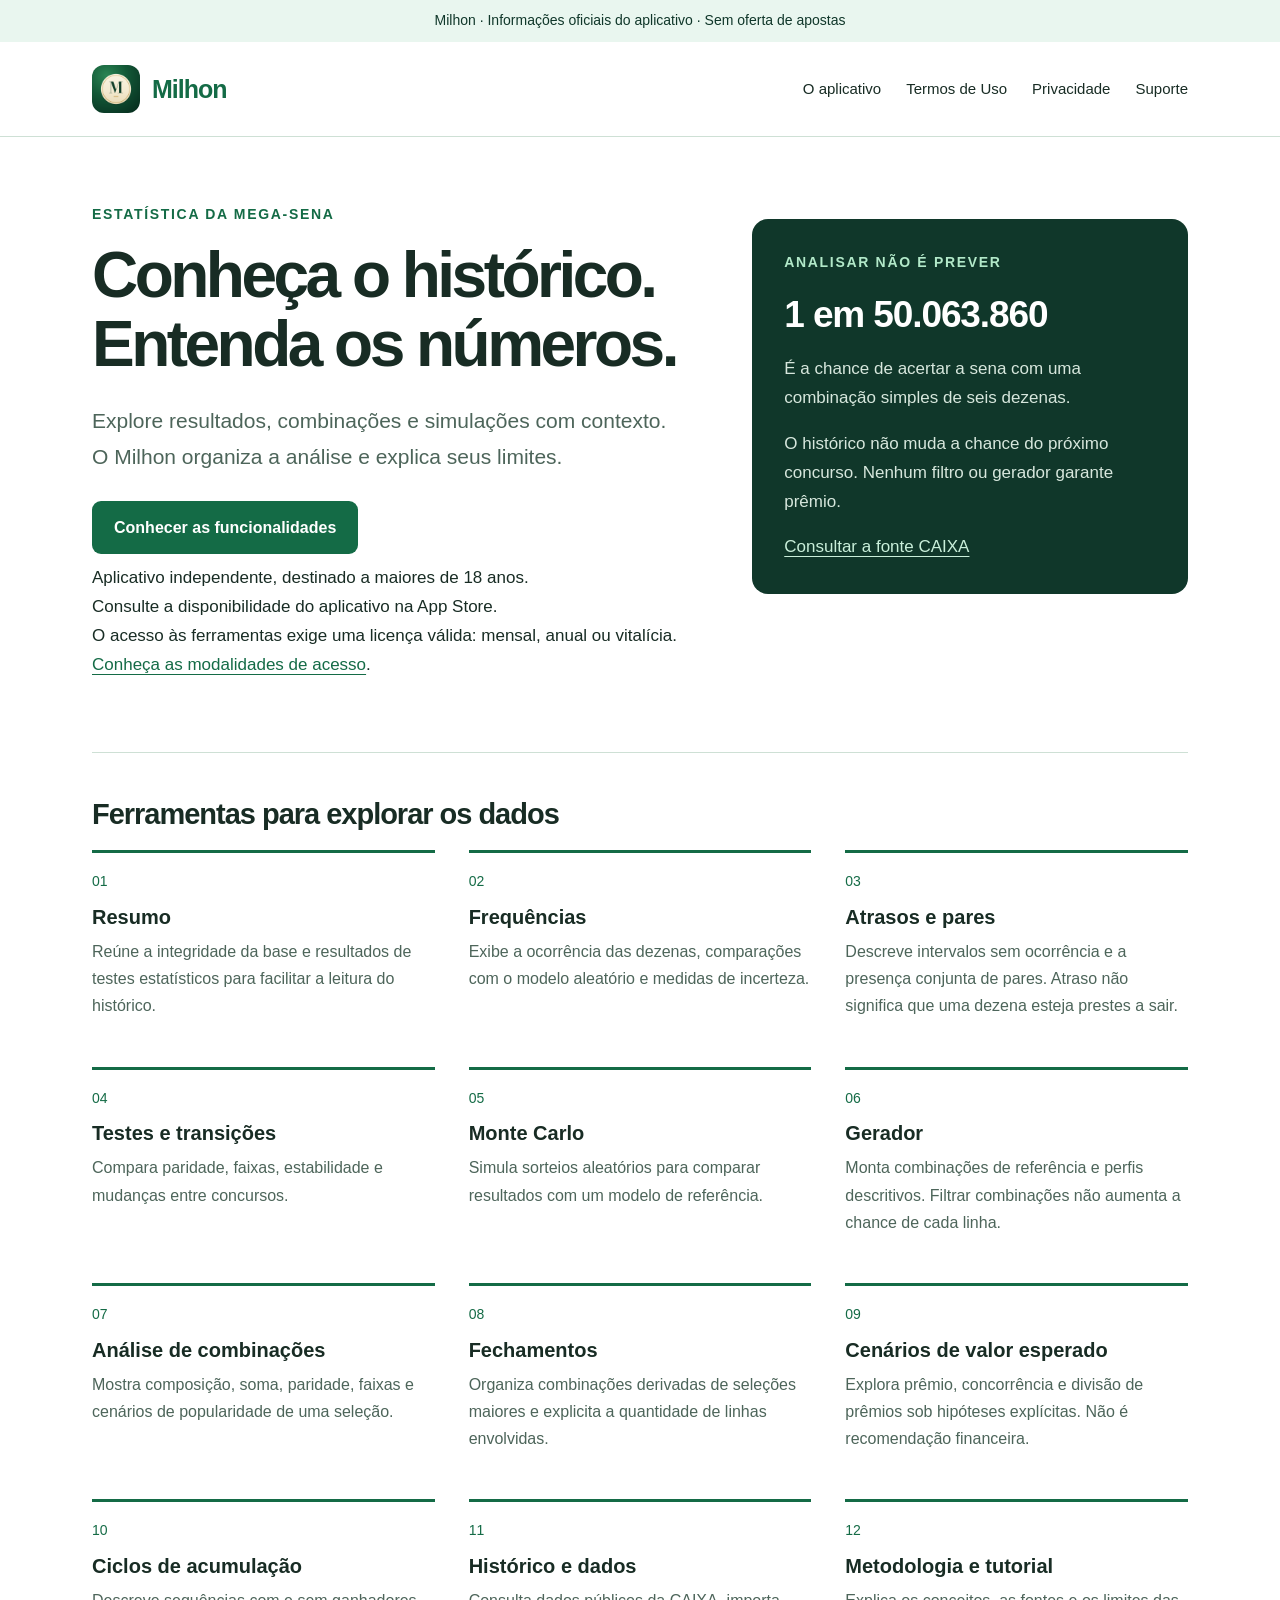
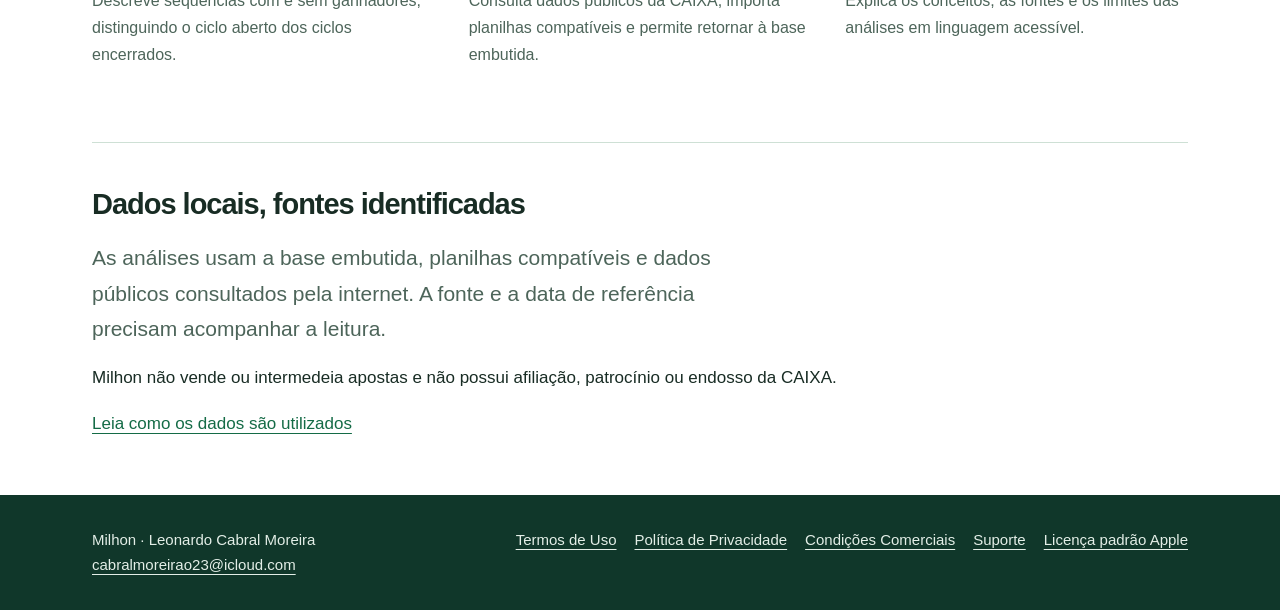
==== commit 2fa38f89: "site: publica regras confirmadas de privacidade e suporte" ====
--- a/index.html
+++ b/index.html
@@ -1 +1 @@
-<!doctype html><html lang="pt-BR"><head><meta name="referrer" content="strict-origin-when-cross-origin"><meta charset="utf-8"><meta name="viewport" content="width=device-width,initial-scale=1"><title>O aplicativo | Milhon</title><meta name="description" content="Conheça o Milhon, aplicativo em preparação para análise estatística descritiva da Mega-Sena, com acesso mensal, anual ou vitalício."><link rel="canonical" href="https://noob-debug-cyber.github.io/milhon-site/"><link rel="icon" type="image/png" sizes="1024x1024" href="assets/icon.png"><link rel="apple-touch-icon" href="assets/icon.png"><link rel="stylesheet" href="style.css"></head><body><div class="review">Milhon · Informações oficiais do aplicativo · Sem oferta de apostas</div><header><div class="wrap bar"><a class="brand" href="index.html"><img class="brand-icon" src="assets/icon.png" width="48" height="48" alt="" decoding="async">Milhon</a><nav aria-label="Navegação principal"><a href="index.html">O aplicativo</a><a href="termos.html">Termos de Uso</a><a href="privacidade.html">Privacidade</a><a href="suporte.html">Suporte</a></nav></div></header><main class="wrap"><div class="hero"><div><div class="eyebrow">Estatística da Mega-Sena</div><h1>Conheça o histórico.<br>Entenda os números.</h1><p class="lead">Explore resultados, combinações e simulações com contexto. O Milhon organiza a análise e explica seus limites.</p><a class="button" href="#funcionalidades">Conhecer as funcionalidades</a><p>Aplicativo independente, destinado a maiores de 18 anos.<br>Aplicativo em preparação para distribuição.<br>O acesso às ferramentas exige uma licença válida: mensal, anual ou vitalícia. <a href="comercial.html">Conheça as modalidades de acesso</a>.</p></div><aside class="principle" aria-label="Limites da análise"><div class="eyebrow">Analisar não é prever</div><div class="odds">1 em 50.063.860</div><p>É a chance de acertar a sena com uma combinação simples de seis dezenas.</p><p>O histórico não muda a chance do próximo concurso. Nenhum filtro ou gerador garante prêmio.</p><a href="https://loterias.caixa.gov.br/Paginas/mega-sena.aspx" style="color:#c9efda">Consultar a fonte CAIXA</a></aside></div><section class="section" id="funcionalidades"><h2>Ferramentas para explorar os dados</h2><div class="grid"><article class="feature"><div class="number">01</div><h3>Resumo</h3><p>Reúne a integridade da base e resultados de testes estatísticos para facilitar a leitura do histórico.</p></article><article class="feature"><div class="number">02</div><h3>Frequências</h3><p>Exibe a ocorrência das dezenas, comparações com o modelo aleatório e medidas de incerteza.</p></article><article class="feature"><div class="number">03</div><h3>Atrasos e pares</h3><p>Descreve intervalos sem ocorrência e a presença conjunta de pares. Atraso não significa que uma dezena esteja prestes a sair.</p></article><article class="feature"><div class="number">04</div><h3>Testes e transições</h3><p>Compara paridade, faixas, estabilidade e mudanças entre concursos.</p></article><article class="feature"><div class="number">05</div><h3>Monte Carlo</h3><p>Simula sorteios aleatórios para comparar resultados com um modelo de referência.</p></article><article class="feature"><div class="number">06</div><h3>Gerador</h3><p>Monta combinações de referência e perfis descritivos. Filtrar combinações não aumenta a chance de cada linha.</p></article><article class="feature"><div class="number">07</div><h3>Análise de combinações</h3><p>Mostra composição, soma, paridade, faixas e cenários de popularidade de uma seleção.</p></article><article class="feature"><div class="number">08</div><h3>Fechamentos</h3><p>Organiza combinações derivadas de seleções maiores e explicita a quantidade de linhas envolvidas.</p></article><article class="feature"><div class="number">09</div><h3>Cenários de valor esperado</h3><p>Explora prêmio, concorrência e divisão de prêmios sob hipóteses explícitas. Não é recomendação financeira.</p></article><article class="feature"><div class="number">10</div><h3>Ciclos de acumulação</h3><p>Descreve sequências com e sem ganhadores, distinguindo o ciclo aberto dos ciclos encerrados.</p></article><article class="feature"><div class="number">11</div><h3>Histórico e dados</h3><p>Consulta dados públicos da CAIXA, importa planilhas compatíveis e permite retornar à base embutida.</p></article><article class="feature"><div class="number">12</div><h3>Metodologia e tutorial</h3><p>Explica os conceitos, as fontes e os limites das análises em linguagem acessível.</p></article></div></section><section class="section"><h2>Dados locais, fontes identificadas</h2><p class="lead">As análises usam a base embutida, planilhas compatíveis e dados públicos consultados pela internet. A fonte e a data de referência precisam acompanhar a leitura.</p><p>Milhon não vende ou intermedeia apostas e não possui afiliação, patrocínio ou endosso da CAIXA.</p><a href="privacidade.html">Leia como os dados são utilizados</a></section></main><footer><div class="wrap"><div>Milhon · Leonardo Cabral Moreira<br><a href="mailto:cabralmoreirao23@icloud.com">cabralmoreirao23@icloud.com</a></div><nav aria-label="Informações legais"><a href="termos.html">Termos de Uso</a><a href="privacidade.html">Política de Privacidade</a><a href="comercial.html">Condições Comerciais</a><a href="suporte.html">Suporte</a><a href="https://www.apple.com/legal/internet-services/itunes/dev/stdeula/">Licença padrão Apple</a></nav></div></footer></body></html>+<!doctype html><html lang="pt-BR"><head><meta name="referrer" content="strict-origin-when-cross-origin"><meta charset="utf-8"><meta name="viewport" content="width=device-width,initial-scale=1"><title>O aplicativo | Milhon</title><meta name="description" content="Conheça o Milhon, aplicativo em preparação para análise estatística descritiva da Mega-Sena, com acesso mensal, anual ou vitalício."><link rel="canonical" href="https://noob-debug-cyber.github.io/milhon-site/"><link rel="icon" type="image/png" sizes="1024x1024" href="assets/icon.png"><link rel="apple-touch-icon" href="assets/icon.png"><link rel="stylesheet" href="style.css"></head><body><div class="review">Milhon · Informações oficiais do aplicativo · Sem oferta de apostas</div><header><div class="wrap bar"><a class="brand" href="index.html"><img class="brand-icon" src="assets/icon.png" width="48" height="48" alt="" decoding="async">Milhon</a><nav aria-label="Navegação principal"><a href="index.html">O aplicativo</a><a href="termos.html">Termos de Uso</a><a href="privacidade.html">Privacidade</a><a href="suporte.html">Suporte</a></nav></div></header><main class="wrap"><div class="hero"><div><div class="eyebrow">Estatística da Mega-Sena</div><h1>Conheça o histórico.<br>Entenda os números.</h1><p class="lead">Explore resultados, combinações e simulações com contexto. O Milhon organiza a análise e explica seus limites.</p><a class="button" href="#funcionalidades">Conhecer as funcionalidades</a><p>Aplicativo independente, destinado a maiores de 18 anos.<br>Consulte a disponibilidade do aplicativo na App Store.<br>O acesso às ferramentas exige uma licença válida: mensal, anual ou vitalícia. <a href="comercial.html">Conheça as modalidades de acesso</a>.</p></div><aside class="principle" aria-label="Limites da análise"><div class="eyebrow">Analisar não é prever</div><div class="odds">1 em 50.063.860</div><p>É a chance de acertar a sena com uma combinação simples de seis dezenas.</p><p>O histórico não muda a chance do próximo concurso. Nenhum filtro ou gerador garante prêmio.</p><a href="https://loterias.caixa.gov.br/Paginas/mega-sena.aspx" style="color:#c9efda">Consultar a fonte CAIXA</a></aside></div><section class="section" id="funcionalidades"><h2>Ferramentas para explorar os dados</h2><div class="grid"><article class="feature"><div class="number">01</div><h3>Resumo</h3><p>Reúne a integridade da base e resultados de testes estatísticos para facilitar a leitura do histórico.</p></article><article class="feature"><div class="number">02</div><h3>Frequências</h3><p>Exibe a ocorrência das dezenas, comparações com o modelo aleatório e medidas de incerteza.</p></article><article class="feature"><div class="number">03</div><h3>Atrasos e pares</h3><p>Descreve intervalos sem ocorrência e a presença conjunta de pares. Atraso não significa que uma dezena esteja prestes a sair.</p></article><article class="feature"><div class="number">04</div><h3>Testes e transições</h3><p>Compara paridade, faixas, estabilidade e mudanças entre concursos.</p></article><article class="feature"><div class="number">05</div><h3>Monte Carlo</h3><p>Simula sorteios aleatórios para comparar resultados com um modelo de referência.</p></article><article class="feature"><div class="number">06</div><h3>Gerador</h3><p>Monta combinações de referência e perfis descritivos. Filtrar combinações não aumenta a chance de cada linha.</p></article><article class="feature"><div class="number">07</div><h3>Análise de combinações</h3><p>Mostra composição, soma, paridade, faixas e cenários de popularidade de uma seleção.</p></article><article class="feature"><div class="number">08</div><h3>Fechamentos</h3><p>Organiza combinações derivadas de seleções maiores e explicita a quantidade de linhas envolvidas.</p></article><article class="feature"><div class="number">09</div><h3>Cenários de valor esperado</h3><p>Explora prêmio, concorrência e divisão de prêmios sob hipóteses explícitas. Não é recomendação financeira.</p></article><article class="feature"><div class="number">10</div><h3>Ciclos de acumulação</h3><p>Descreve sequências com e sem ganhadores, distinguindo o ciclo aberto dos ciclos encerrados.</p></article><article class="feature"><div class="number">11</div><h3>Histórico e dados</h3><p>Consulta dados públicos da CAIXA, importa planilhas compatíveis e permite retornar à base embutida.</p></article><article class="feature"><div class="number">12</div><h3>Metodologia e tutorial</h3><p>Explica os conceitos, as fontes e os limites das análises em linguagem acessível.</p></article></div></section><section class="section"><h2>Dados locais, fontes identificadas</h2><p class="lead">As análises usam a base embutida, planilhas compatíveis e dados públicos consultados pela internet. A fonte e a data de referência precisam acompanhar a leitura.</p><p>Milhon não vende ou intermedeia apostas e não possui afiliação, patrocínio ou endosso da CAIXA.</p><a href="privacidade.html">Leia como os dados são utilizados</a></section></main><footer><div class="wrap"><div>Milhon · Leonardo Cabral Moreira<br><a href="mailto:cabralmoreirao23@icloud.com">cabralmoreirao23@icloud.com</a></div><nav aria-label="Informações legais"><a href="termos.html">Termos de Uso</a><a href="privacidade.html">Política de Privacidade</a><a href="comercial.html">Condições Comerciais</a><a href="suporte.html">Suporte</a><a href="https://www.apple.com/legal/internet-services/itunes/dev/stdeula/">Licença padrão Apple</a></nav></div></footer></body></html>
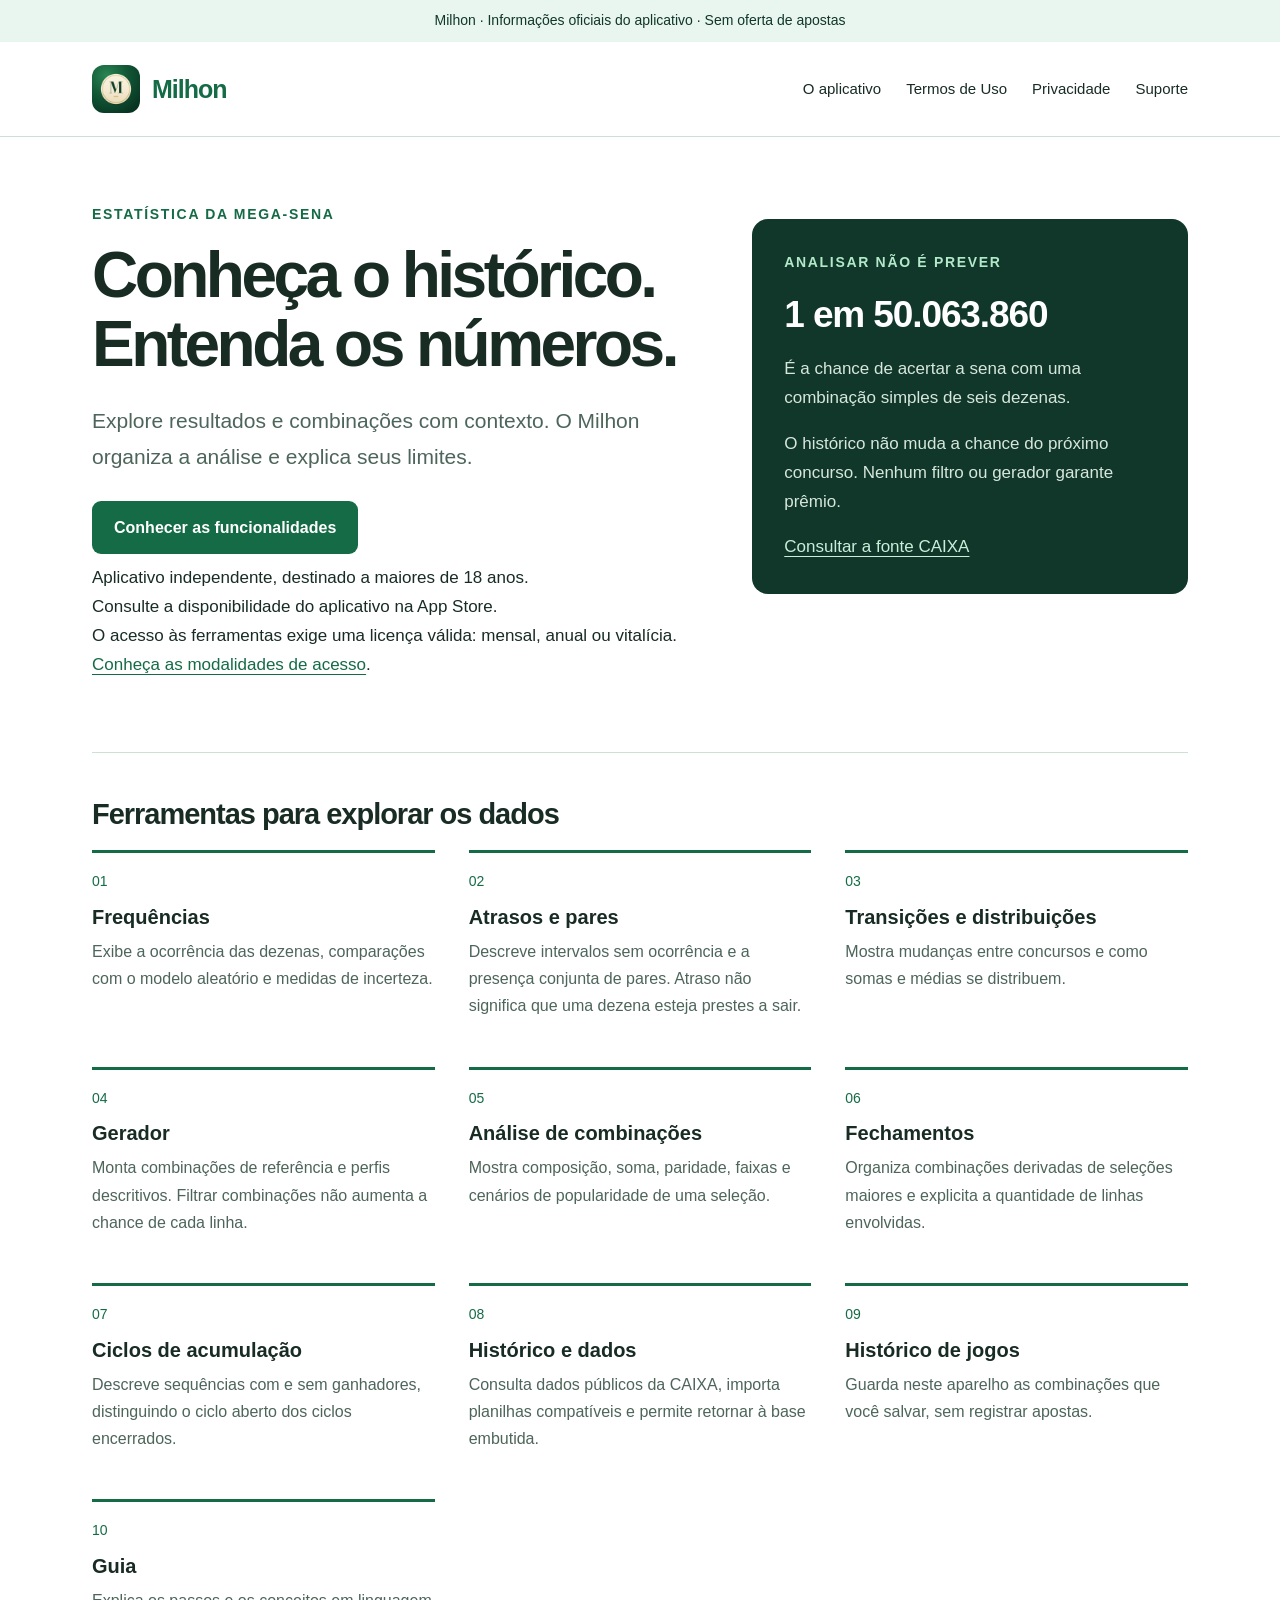
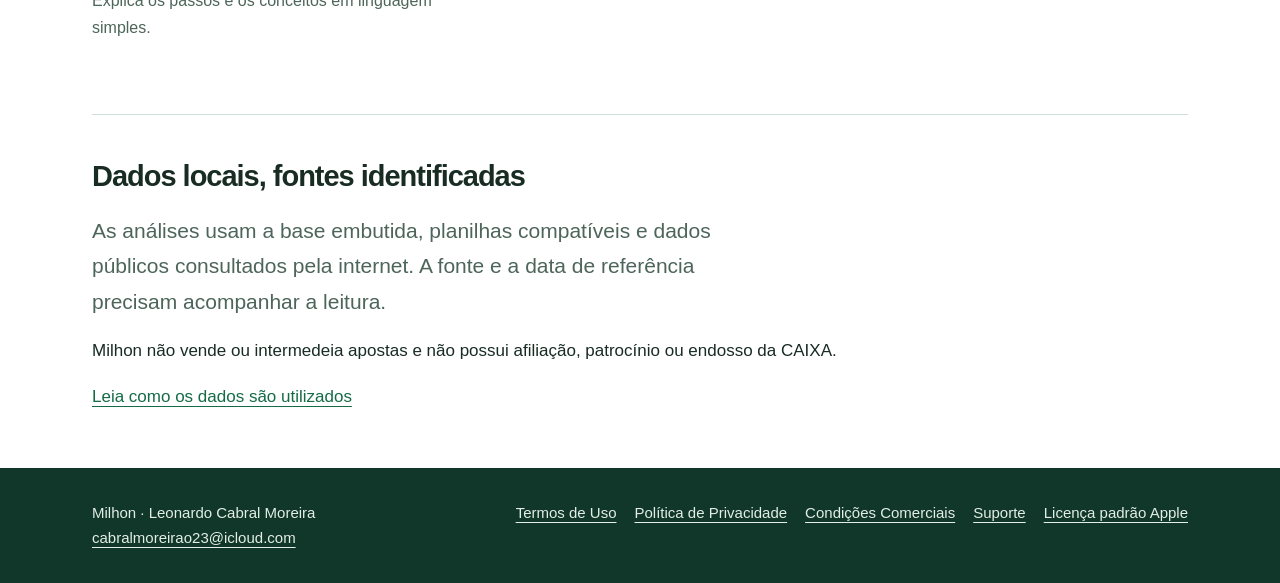
==== commit 4fa37d1b: "site: alinha páginas às funções atuais do Milhon Retira da página inicial e dos Termos as funções ex" ====
--- a/index.html
+++ b/index.html
@@ -1 +1 @@
-<!doctype html><html lang="pt-BR"><head><meta name="referrer" content="strict-origin-when-cross-origin"><meta charset="utf-8"><meta name="viewport" content="width=device-width,initial-scale=1"><title>O aplicativo | Milhon</title><meta name="description" content="Conheça o Milhon, aplicativo em preparação para análise estatística descritiva da Mega-Sena, com acesso mensal, anual ou vitalício."><link rel="canonical" href="https://noob-debug-cyber.github.io/milhon-site/"><link rel="icon" type="image/png" sizes="1024x1024" href="assets/icon.png"><link rel="apple-touch-icon" href="assets/icon.png"><link rel="stylesheet" href="style.css"></head><body><div class="review">Milhon · Informações oficiais do aplicativo · Sem oferta de apostas</div><header><div class="wrap bar"><a class="brand" href="index.html"><img class="brand-icon" src="assets/icon.png" width="48" height="48" alt="" decoding="async">Milhon</a><nav aria-label="Navegação principal"><a href="index.html">O aplicativo</a><a href="termos.html">Termos de Uso</a><a href="privacidade.html">Privacidade</a><a href="suporte.html">Suporte</a></nav></div></header><main class="wrap"><div class="hero"><div><div class="eyebrow">Estatística da Mega-Sena</div><h1>Conheça o histórico.<br>Entenda os números.</h1><p class="lead">Explore resultados, combinações e simulações com contexto. O Milhon organiza a análise e explica seus limites.</p><a class="button" href="#funcionalidades">Conhecer as funcionalidades</a><p>Aplicativo independente, destinado a maiores de 18 anos.<br>Consulte a disponibilidade do aplicativo na App Store.<br>O acesso às ferramentas exige uma licença válida: mensal, anual ou vitalícia. <a href="comercial.html">Conheça as modalidades de acesso</a>.</p></div><aside class="principle" aria-label="Limites da análise"><div class="eyebrow">Analisar não é prever</div><div class="odds">1 em 50.063.860</div><p>É a chance de acertar a sena com uma combinação simples de seis dezenas.</p><p>O histórico não muda a chance do próximo concurso. Nenhum filtro ou gerador garante prêmio.</p><a href="https://loterias.caixa.gov.br/Paginas/mega-sena.aspx" style="color:#c9efda">Consultar a fonte CAIXA</a></aside></div><section class="section" id="funcionalidades"><h2>Ferramentas para explorar os dados</h2><div class="grid"><article class="feature"><div class="number">01</div><h3>Resumo</h3><p>Reúne a integridade da base e resultados de testes estatísticos para facilitar a leitura do histórico.</p></article><article class="feature"><div class="number">02</div><h3>Frequências</h3><p>Exibe a ocorrência das dezenas, comparações com o modelo aleatório e medidas de incerteza.</p></article><article class="feature"><div class="number">03</div><h3>Atrasos e pares</h3><p>Descreve intervalos sem ocorrência e a presença conjunta de pares. Atraso não significa que uma dezena esteja prestes a sair.</p></article><article class="feature"><div class="number">04</div><h3>Testes e transições</h3><p>Compara paridade, faixas, estabilidade e mudanças entre concursos.</p></article><article class="feature"><div class="number">05</div><h3>Monte Carlo</h3><p>Simula sorteios aleatórios para comparar resultados com um modelo de referência.</p></article><article class="feature"><div class="number">06</div><h3>Gerador</h3><p>Monta combinações de referência e perfis descritivos. Filtrar combinações não aumenta a chance de cada linha.</p></article><article class="feature"><div class="number">07</div><h3>Análise de combinações</h3><p>Mostra composição, soma, paridade, faixas e cenários de popularidade de uma seleção.</p></article><article class="feature"><div class="number">08</div><h3>Fechamentos</h3><p>Organiza combinações derivadas de seleções maiores e explicita a quantidade de linhas envolvidas.</p></article><article class="feature"><div class="number">09</div><h3>Cenários de valor esperado</h3><p>Explora prêmio, concorrência e divisão de prêmios sob hipóteses explícitas. Não é recomendação financeira.</p></article><article class="feature"><div class="number">10</div><h3>Ciclos de acumulação</h3><p>Descreve sequências com e sem ganhadores, distinguindo o ciclo aberto dos ciclos encerrados.</p></article><article class="feature"><div class="number">11</div><h3>Histórico e dados</h3><p>Consulta dados públicos da CAIXA, importa planilhas compatíveis e permite retornar à base embutida.</p></article><article class="feature"><div class="number">12</div><h3>Metodologia e tutorial</h3><p>Explica os conceitos, as fontes e os limites das análises em linguagem acessível.</p></article></div></section><section class="section"><h2>Dados locais, fontes identificadas</h2><p class="lead">As análises usam a base embutida, planilhas compatíveis e dados públicos consultados pela internet. A fonte e a data de referência precisam acompanhar a leitura.</p><p>Milhon não vende ou intermedeia apostas e não possui afiliação, patrocínio ou endosso da CAIXA.</p><a href="privacidade.html">Leia como os dados são utilizados</a></section></main><footer><div class="wrap"><div>Milhon · Leonardo Cabral Moreira<br><a href="mailto:cabralmoreirao23@icloud.com">cabralmoreirao23@icloud.com</a></div><nav aria-label="Informações legais"><a href="termos.html">Termos de Uso</a><a href="privacidade.html">Política de Privacidade</a><a href="comercial.html">Condições Comerciais</a><a href="suporte.html">Suporte</a><a href="https://www.apple.com/legal/internet-services/itunes/dev/stdeula/">Licença padrão Apple</a></nav></div></footer></body></html>+<!doctype html><html lang="pt-BR"><head><meta name="referrer" content="strict-origin-when-cross-origin"><meta charset="utf-8"><meta name="viewport" content="width=device-width,initial-scale=1"><title>O aplicativo | Milhon</title><meta name="description" content="Conheça o Milhon, aplicativo em preparação para análise estatística descritiva da Mega-Sena, com acesso mensal, anual ou vitalício."><link rel="canonical" href="https://noob-debug-cyber.github.io/milhon-site/"><link rel="icon" type="image/png" sizes="1024x1024" href="assets/icon.png"><link rel="apple-touch-icon" href="assets/icon.png"><link rel="stylesheet" href="style.css"></head><body><div class="review">Milhon · Informações oficiais do aplicativo · Sem oferta de apostas</div><header><div class="wrap bar"><a class="brand" href="index.html"><img class="brand-icon" src="assets/icon.png" width="48" height="48" alt="" decoding="async">Milhon</a><nav aria-label="Navegação principal"><a href="index.html">O aplicativo</a><a href="termos.html">Termos de Uso</a><a href="privacidade.html">Privacidade</a><a href="suporte.html">Suporte</a></nav></div></header><main class="wrap"><div class="hero"><div><div class="eyebrow">Estatística da Mega-Sena</div><h1>Conheça o histórico.<br>Entenda os números.</h1><p class="lead">Explore resultados e combinações com contexto. O Milhon organiza a análise e explica seus limites.</p><a class="button" href="#funcionalidades">Conhecer as funcionalidades</a><p>Aplicativo independente, destinado a maiores de 18 anos.<br>Consulte a disponibilidade do aplicativo na App Store.<br>O acesso às ferramentas exige uma licença válida: mensal, anual ou vitalícia. <a href="comercial.html">Conheça as modalidades de acesso</a>.</p></div><aside class="principle" aria-label="Limites da análise"><div class="eyebrow">Analisar não é prever</div><div class="odds">1 em 50.063.860</div><p>É a chance de acertar a sena com uma combinação simples de seis dezenas.</p><p>O histórico não muda a chance do próximo concurso. Nenhum filtro ou gerador garante prêmio.</p><a href="https://loterias.caixa.gov.br/Paginas/mega-sena.aspx" style="color:#c9efda">Consultar a fonte CAIXA</a></aside></div><section class="section" id="funcionalidades"><h2>Ferramentas para explorar os dados</h2><div class="grid"><article class="feature"><div class="number">01</div><h3>Frequências</h3><p>Exibe a ocorrência das dezenas, comparações com o modelo aleatório e medidas de incerteza.</p></article><article class="feature"><div class="number">02</div><h3>Atrasos e pares</h3><p>Descreve intervalos sem ocorrência e a presença conjunta de pares. Atraso não significa que uma dezena esteja prestes a sair.</p></article><article class="feature"><div class="number">03</div><h3>Transições e distribuições</h3><p>Mostra mudanças entre concursos e como somas e médias se distribuem.</p></article><article class="feature"><div class="number">04</div><h3>Gerador</h3><p>Monta combinações de referência e perfis descritivos. Filtrar combinações não aumenta a chance de cada linha.</p></article><article class="feature"><div class="number">05</div><h3>Análise de combinações</h3><p>Mostra composição, soma, paridade, faixas e cenários de popularidade de uma seleção.</p></article><article class="feature"><div class="number">06</div><h3>Fechamentos</h3><p>Organiza combinações derivadas de seleções maiores e explicita a quantidade de linhas envolvidas.</p></article><article class="feature"><div class="number">07</div><h3>Ciclos de acumulação</h3><p>Descreve sequências com e sem ganhadores, distinguindo o ciclo aberto dos ciclos encerrados.</p></article><article class="feature"><div class="number">08</div><h3>Histórico e dados</h3><p>Consulta dados públicos da CAIXA, importa planilhas compatíveis e permite retornar à base embutida.</p></article><article class="feature"><div class="number">09</div><h3>Histórico de jogos</h3><p>Guarda neste aparelho as combinações que você salvar, sem registrar apostas.</p></article><article class="feature"><div class="number">10</div><h3>Guia</h3><p>Explica os passos e os conceitos em linguagem simples.</p></article></div></section><section class="section"><h2>Dados locais, fontes identificadas</h2><p class="lead">As análises usam a base embutida, planilhas compatíveis e dados públicos consultados pela internet. A fonte e a data de referência precisam acompanhar a leitura.</p><p>Milhon não vende ou intermedeia apostas e não possui afiliação, patrocínio ou endosso da CAIXA.</p><a href="privacidade.html">Leia como os dados são utilizados</a></section></main><footer><div class="wrap"><div>Milhon · Leonardo Cabral Moreira<br><a href="mailto:cabralmoreirao23@icloud.com">cabralmoreirao23@icloud.com</a></div><nav aria-label="Informações legais"><a href="termos.html">Termos de Uso</a><a href="privacidade.html">Política de Privacidade</a><a href="comercial.html">Condições Comerciais</a><a href="suporte.html">Suporte</a><a href="https://www.apple.com/legal/internet-services/itunes/dev/stdeula/">Licença padrão Apple</a></nav></div></footer></body></html>
